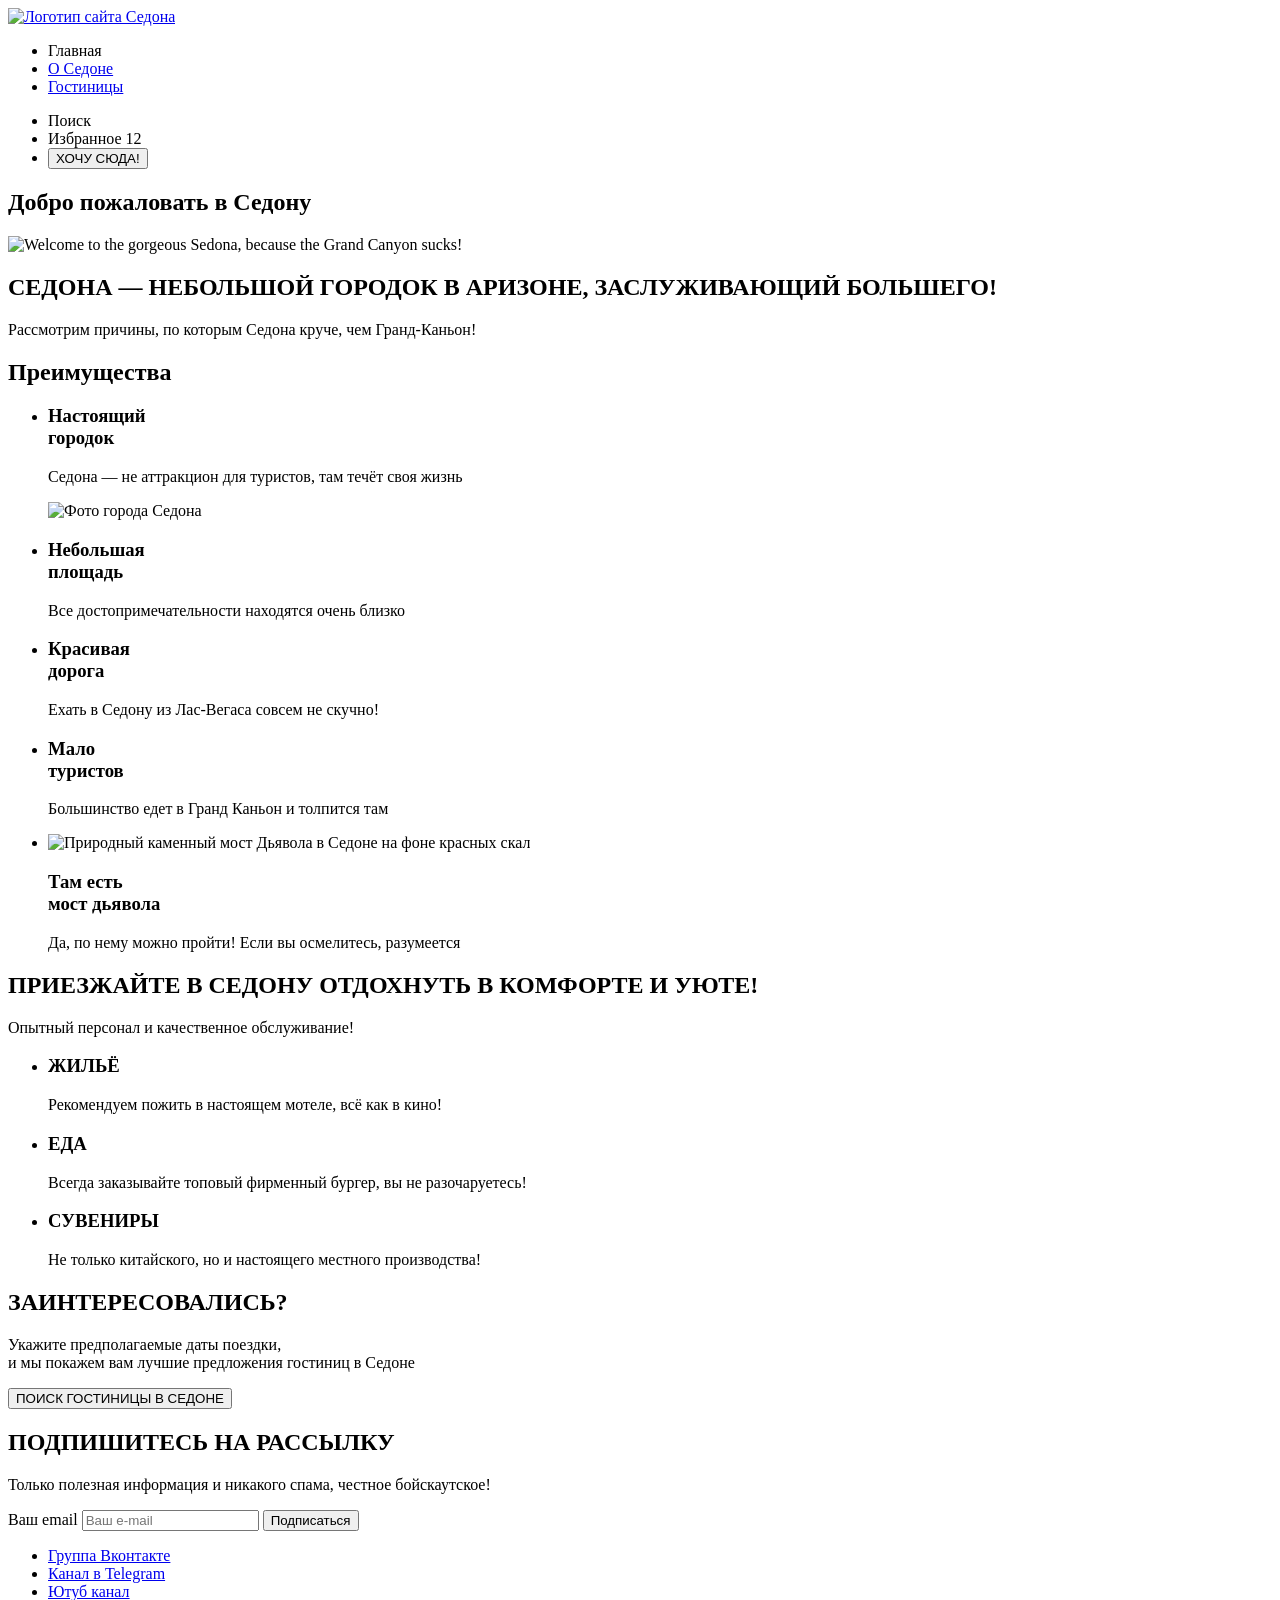
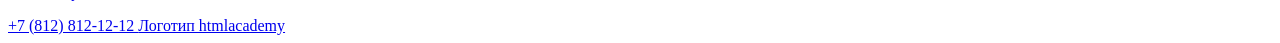
==== index.html @ c60bf8af "Внесение правок" ====
<!DOCTYPE html>
<html lang="ru">

  <head>
    <meta charset="utf-8" />
    <title>HTML Academy: Седона</title>
  </head>

  <body>
    <header class="navigation-header">
      <a class="navigation-logo" href="index.html">
        <img src="#" alt="Логотип сайта Седона">
      </a>
      <nav class="header-navigation">
        <ul class="header-navigation-list">
          <li class="header-navigation-item curent-link">
            <a class="navigation-list-link">Главная</a>
          </li>
          <li class="header-navigation-item">
            <a class="navigation-list-link" href="#">О Седоне</a>
          </li>
          <li class="header-navigation-item">
            <a class="navigation-list-link" href="catalog.html">Гостиницы</a>
          </li>
        </ul>
        <ul class="header-navigation-list navigation-user">
          <li class="header-navigation-item">
            <a class="header-navigation-list-user icon-search">
              <span class="visually-hidden">Поиск</span>
            </a>
          </li>
          <li class="header-navigation-item">
            <a class="header-navigation-list-user icon-favorite">
              <span class="visually-hidden">Избранное</span>
              <span class="favorite-number">12</span>
            </a>
          </li>
          <li class="header-navigation-item">
            <a class="header-navigation-list-user desired-button" href="#">
              <button class="button-desired" type="button">ХОЧУ СЮДА!</button>
            </a>
          </li>
        </ul>
      </nav>
    </header>
    <main class="main-index">
      <section class="hero">
        <h1 class="visually-hidden">Добро пожаловать в Седону</h1>
        <img class="logo" src="#" alt="Welcome to the gorgeous Sedona, because the Grand Canyon sucks!">
      </section>
      <section class="advantages">
        <h2 class="advantages-header">
          СЕДОНА — НЕБОЛЬШОЙ ГОРОДОК В АРИЗОНЕ, ЗАСЛУЖИВАЮЩИЙ БОЛЬШЕГО!
        </h2>
        <p class="advantages-description">
          Рассмотрим причины, по которым Седона круче, чем Гранд-Каньон!
        </p>
        <h2 class="visually-hidden">Преимущества</h2>
        <ul class="advantages-list">
          <li class="advantages-item pictures">
            <div class="advantages-text">
              <h3>Настоящий <br>городок</h3>
              <p>
                Седона — не аттракцион для туристов, там течёт своя жизнь
              </p>
            </div>
            <img class="advantages-img" src="#" alt="Фото города Седона">
          </li>
          <li class="advantages-item">
            <h3>
              Небольшая <br>
              площадь
            </h3>
            <p>
              Все достопримечательности находятся очень близко
            </p>
          </li>
          <li class="advantages-item light-blue">
            <h3>
              Красивая <br>
              дорога
            </h3>
            <p>Ехать в Седону из Лас-Вегаса совсем не скучно!</p>
          </li>
          <li class="advantages-item">
            <h3>
              Мало <br>
              туристов
            </h3>
            <p>Большинство едет в Гранд Каньон и толпится там</p>
          </li>
          <li class="advantages-item pictures">
            <img class="advantages-img" src="#" alt="Природный каменный мост Дьявола в Седоне на фоне красных скал">
            <div class="advantages-text">
              <h3>
                Там есть <br>
                мост дьявола
              </h3>
              <p>
                Да, по нему можно пройти! Если вы осмелитесь, разумеется
              </p>
            </div>
          </li>
        </ul>
      </section>
      <section class="advantages-welcome-bloc">
        <h2 class="header-bloc-two">
          ПРИЕЗЖАЙТЕ В СЕДОНУ ОТДОХНУТЬ В КОМФОРТЕ И УЮТЕ!
        </h2>
        <p class="description-bloc-two">
          Опытный персонал и качественное обслуживание!
        </p>
      </section>
      <section class="advantages-welcome">
        <ul class="advantages-welcome-list">
          <li class="advantages-welcome-item light-blue">
            <h3>ЖИЛЬЁ</h3>
            <p>
              Рекомендуем пожить в настоящем мотеле, всё как в кино!
            </p>
          </li>
          <li class="advantages-welcome-item">
            <h3>ЕДА</h3>
            <p>
              Всегда заказывайте топовый фирменный бургер, вы не разочаруетесь!
            </p>
          </li>
          <li class="advantages-welcome-item light-blue">
            <h3>СУВЕНИРЫ</h3>
            <p>
              Не только китайского, но и настоящего местного производства!
            </p>
          </li>
        </ul>
      </section>
      <section class="interested">
        <h2>ЗАИНТЕРЕСОВАЛИСЬ?</h2>
        <p>
          Укажите предполагаемые даты поездки,<br>и мы покажем вам лучшие
          предложения гостиниц в Седоне
        </p>
        <button class="button-search" type="button">
          ПОИСК ГОСТИНИЦЫ В СЕДОНЕ
        </button>
      </section>
      <section class="subscribe">
        <h2>ПОДПИШИТЕСЬ НА РАССЫЛКУ</h2>
        <p>
          Только полезная информация и никакого спама, честное бойскаутское!
        </p>
        <form class="subscribe-form" action="https://echo.htmlacademy.ru/" method="post">
          <label class="visually-hidden" for="email">Ваш email</label>
          <input type="email" id="email" name="email" placeholder="Ваш e-mail" required />
          <button class="subscribe-button" type="submit">Подписаться</button>
        </form>
      </section>
    </main>
    <footer class="main-footer">
      <ul class="social-list">
        <li class="social-item">
          <a class="social-link" href="https://vk.com/htmlacademy" title="Vk">
            <span class="visually-hidden">Группа Вконтакте</span>
          </a>
        </li>
        <li class="social-item">
          <a class="social-link" href="https://t.me/htmlacademy" title="Telegram">
            <span class="visually-hidden">Канал в Telegram</span>
          </a>
        </li>
        <li class="social-item">
          <a class="social-link" href="https://www.youtube.com/user/htmlacademyru" title="YouTube">
            <span class="visually-hidden">Ютуб канал</span>
          </a>
        </li>
      </ul>
      <a class="footer-contact-number" href="tel:+78128121212">
        +7 (812) 812-12-12
      </a>
      <a class="footer-contact-logo" href="https://htmlacademy.ru/intensive/htmlcss">
        <span class="visually-hidden">Логотип htmlacademy</span>
      </a>
    </footer>
  </body>

</html>
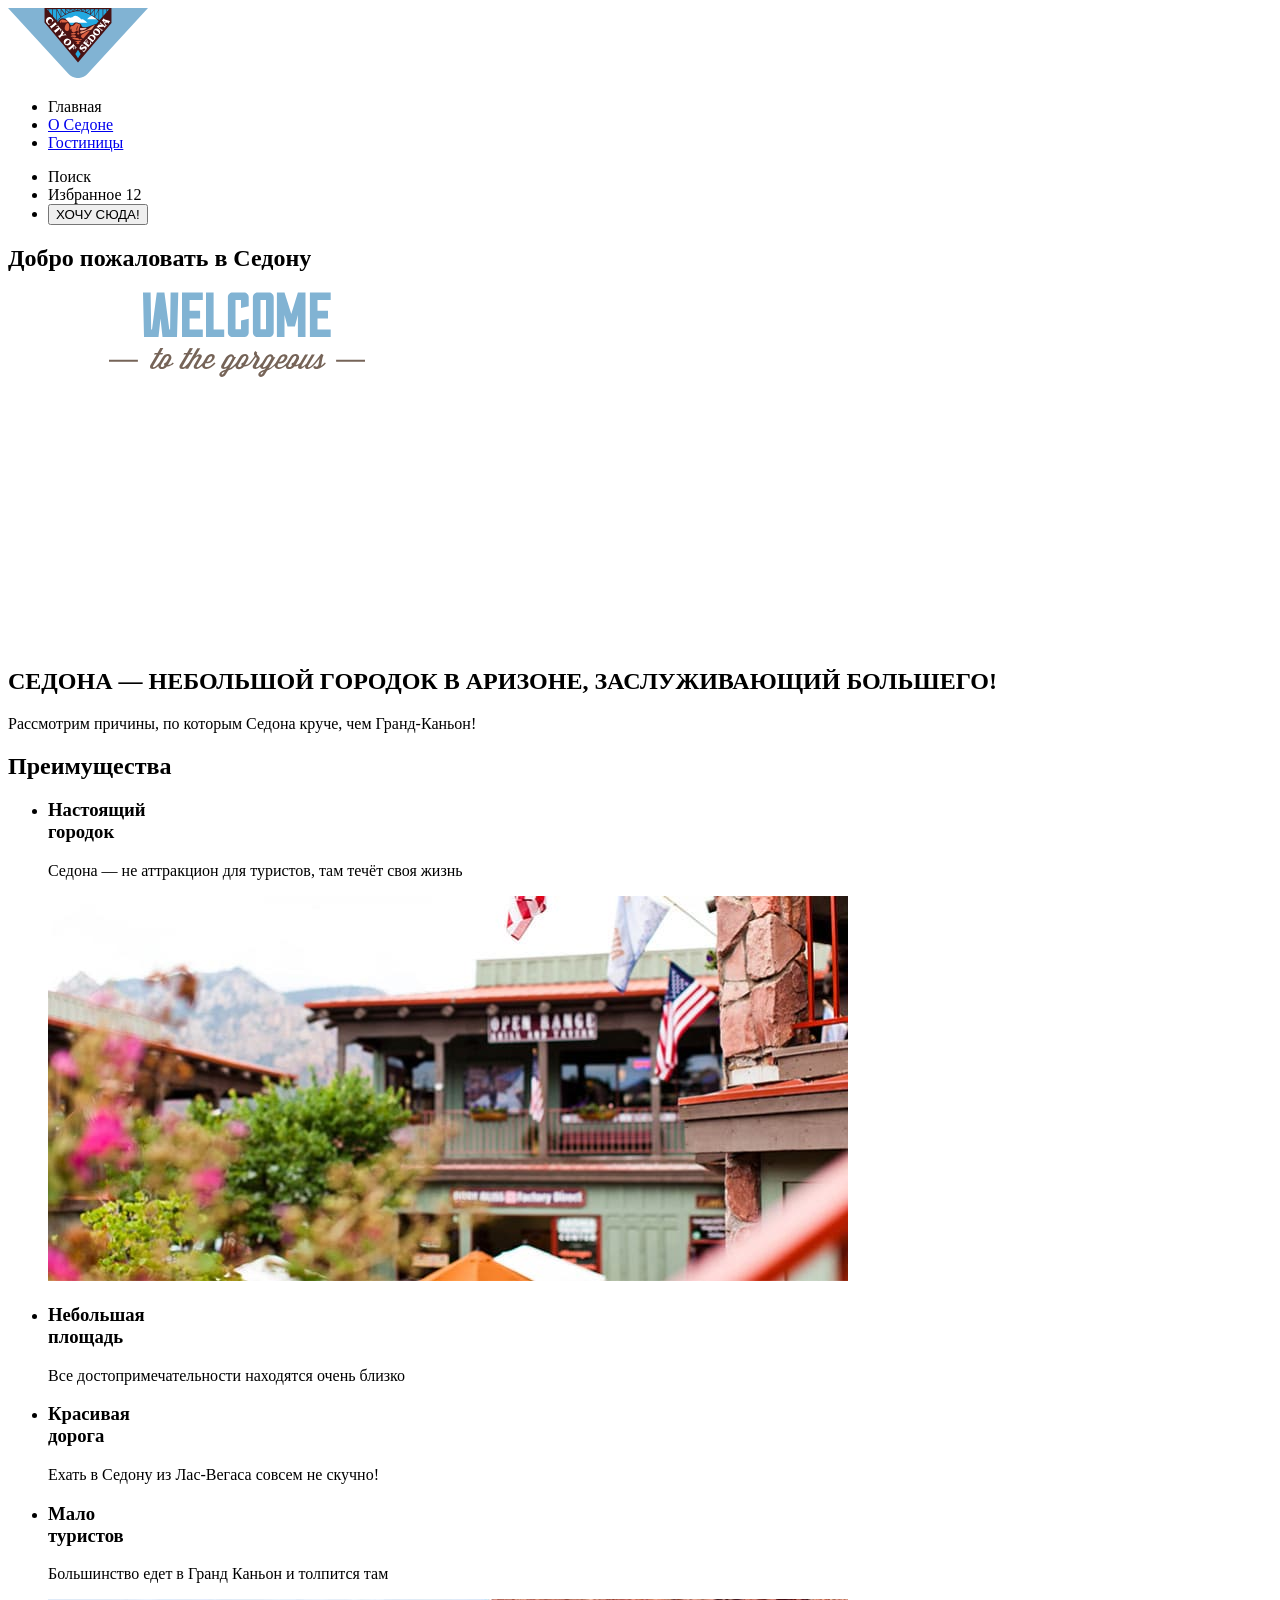
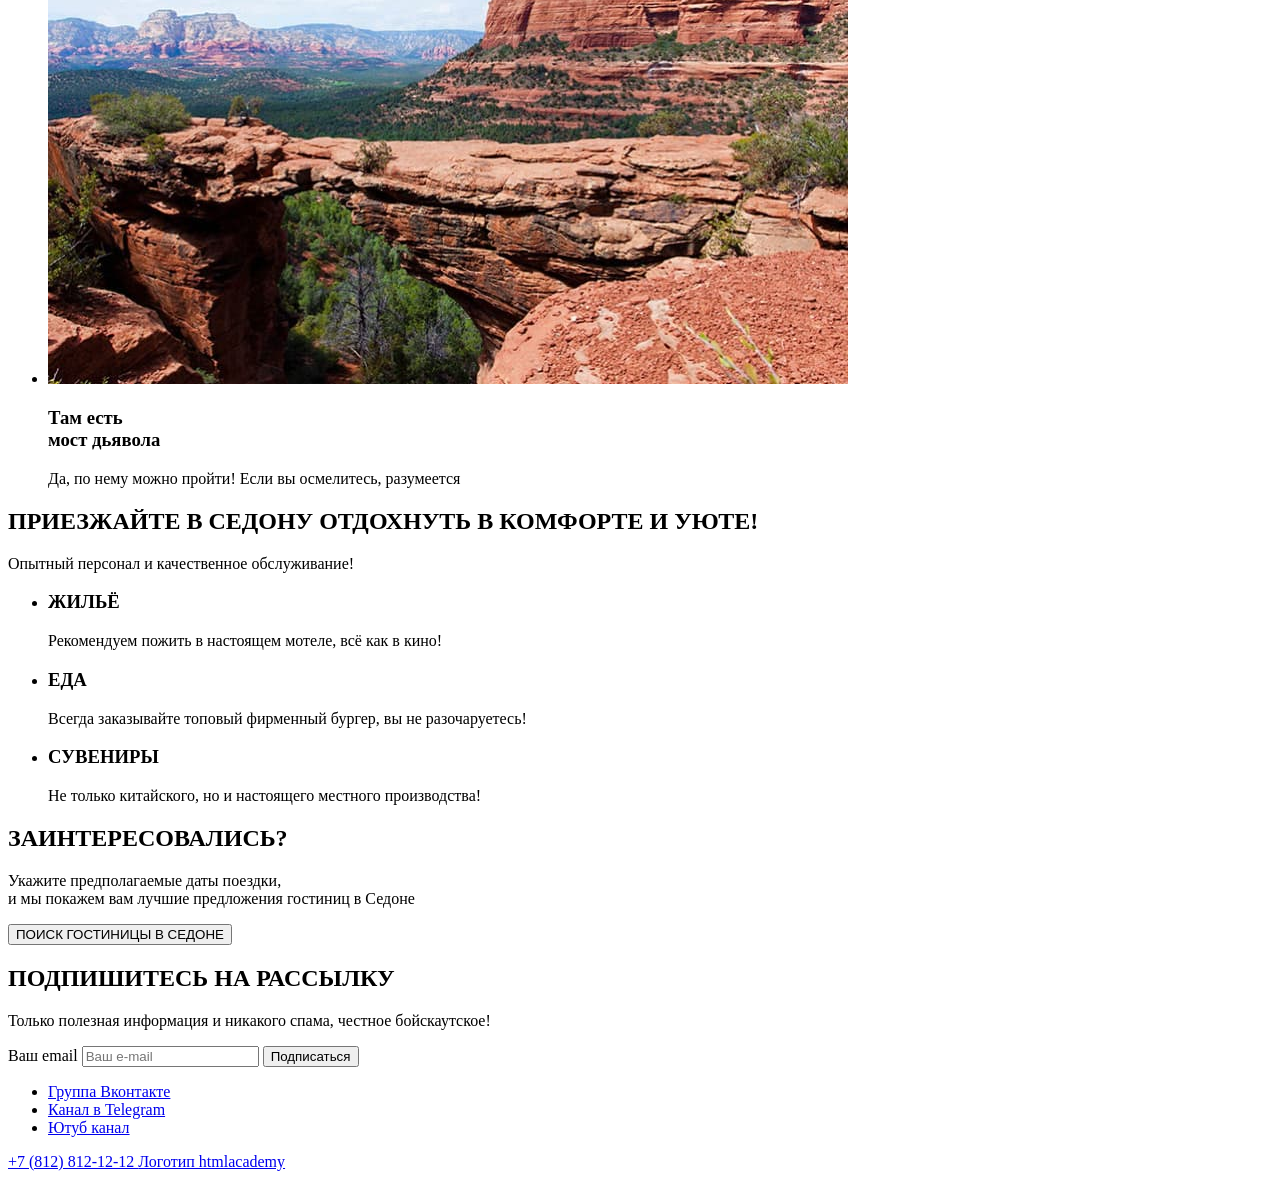
==== commit b1e81f36: "экспортированы все изображения, подключены контентные изображения" ====
--- a/index.html
+++ b/index.html
@@ -2,14 +2,14 @@
 <html lang="ru">
 
   <head>
-    <meta charset="utf-8" />
+    <meta charset="utf-8">
     <title>HTML Academy: Седона</title>
   </head>
 
   <body>
     <header class="navigation-header">
       <a class="navigation-logo" href="index.html">
-        <img src="#" alt="Логотип сайта Седона">
+        <img src="images/svg/logo.svg" width="140" height="70" alt="Логотип сайта Седона">
       </a>
       <nav class="header-navigation">
         <ul class="header-navigation-list">
@@ -46,7 +46,8 @@
     <main class="main-index">
       <section class="hero">
         <h1 class="visually-hidden">Добро пожаловать в Седону</h1>
-        <img class="logo" src="#" alt="Welcome to the gorgeous Sedona, because the Grand Canyon sucks!">
+        <img class="welcome-img" src="images/svg/welcome.svg" width="458" height="352"
+          alt="Welcome to the gorgeous Sedona, because the Grand Canyon sucks!">
       </section>
       <section class="advantages">
         <h2 class="advantages-header">
@@ -64,7 +65,8 @@
                 Седона — не аттракцион для туристов, там течёт своя жизнь
               </p>
             </div>
-            <img class="advantages-img" src="#" alt="Фото города Седона">
+            <img class="advantages-img" src="images/city-of-sedona.jpg" width="800" height="385"
+              alt="Улица Седоны с видом на ресторан Open Range и горы">
           </li>
           <li class="advantages-item">
             <h3>
@@ -90,7 +92,8 @@
             <p>Большинство едет в Гранд Каньон и толпится там</p>
           </li>
           <li class="advantages-item pictures">
-            <img class="advantages-img" src="#" alt="Природный каменный мост Дьявола в Седоне на фоне красных скал">
+            <img class="advantages-img" src="images/devil-bridge.jpg" width="800" height="385"
+              alt="Природный каменный мост Дьявола в Седоне на фоне красных скал">
             <div class="advantages-text">
               <h3>
                 Там есть <br>
@@ -103,15 +106,13 @@
           </li>
         </ul>
       </section>
-      <section class="advantages-welcome-bloc">
-        <h2 class="header-bloc-two">
+      <section class="advantages-welcome">
+        <h2 class="advantages-welcome-header">
           ПРИЕЗЖАЙТЕ В СЕДОНУ ОТДОХНУТЬ В КОМФОРТЕ И УЮТЕ!
         </h2>
-        <p class="description-bloc-two">
+        <p class="advantages-welcome-description">
           Опытный персонал и качественное обслуживание!
         </p>
-      </section>
-      <section class="advantages-welcome">
         <ul class="advantages-welcome-list">
           <li class="advantages-welcome-item light-blue">
             <h3>ЖИЛЬЁ</h3>
@@ -150,7 +151,7 @@
         </p>
         <form class="subscribe-form" action="https://echo.htmlacademy.ru/" method="post">
           <label class="visually-hidden" for="email">Ваш email</label>
-          <input type="email" id="email" name="email" placeholder="Ваш e-mail" required />
+          <input type="email" id="email" name="email" placeholder="Ваш e-mail" required>
           <button class="subscribe-button" type="submit">Подписаться</button>
         </form>
       </section>
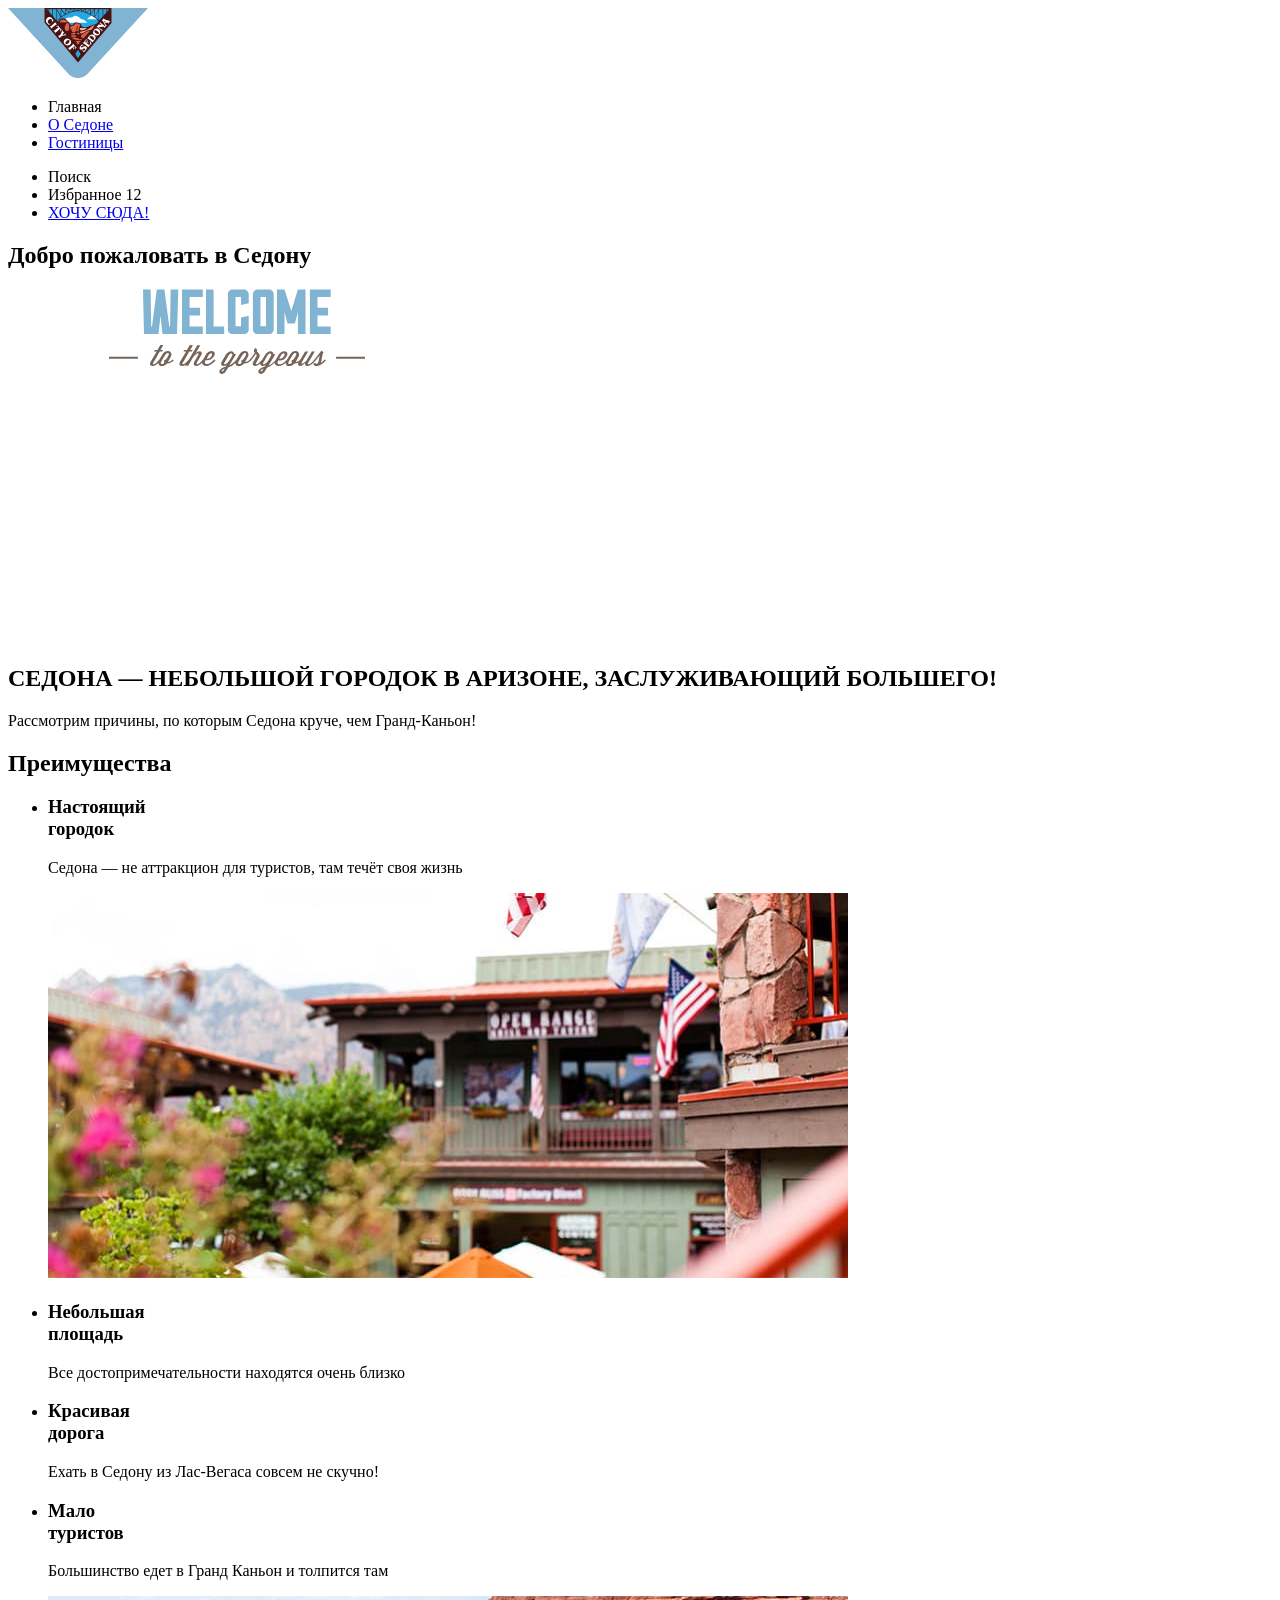
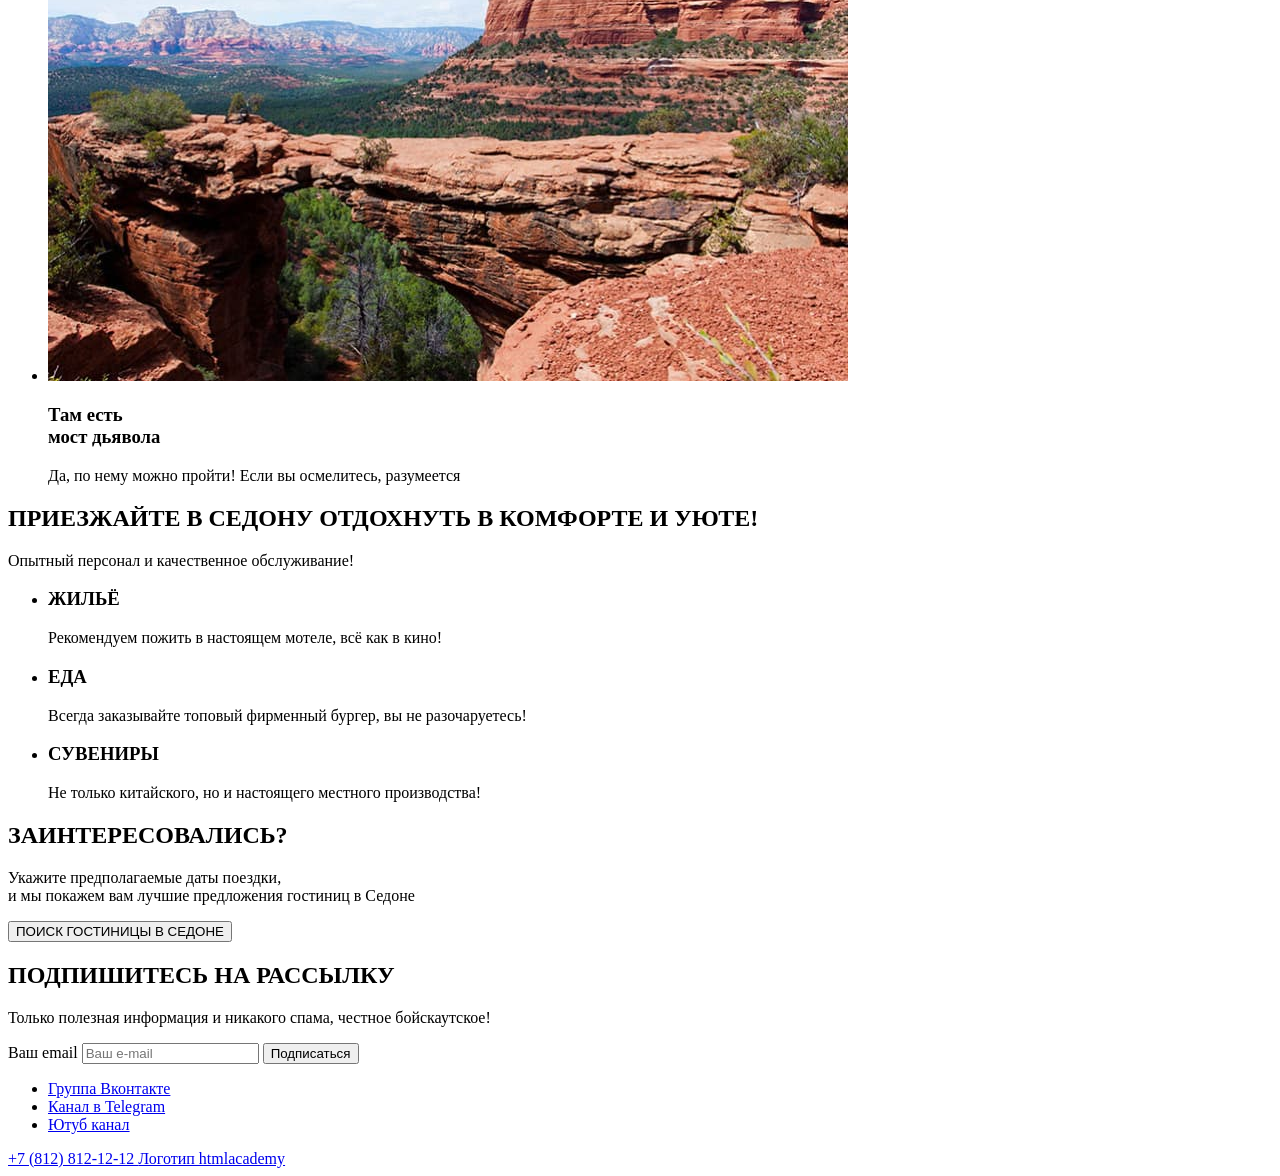
==== commit 06b4269d: "небольшие исправления" ====
--- a/index.html
+++ b/index.html
@@ -37,7 +37,7 @@
           </li>
           <li class="header-navigation-item">
             <a class="header-navigation-list-user desired-button" href="#">
-              <button class="button-desired" type="button">ХОЧУ СЮДА!</button>
+              ХОЧУ СЮДА!
             </a>
           </li>
         </ul>
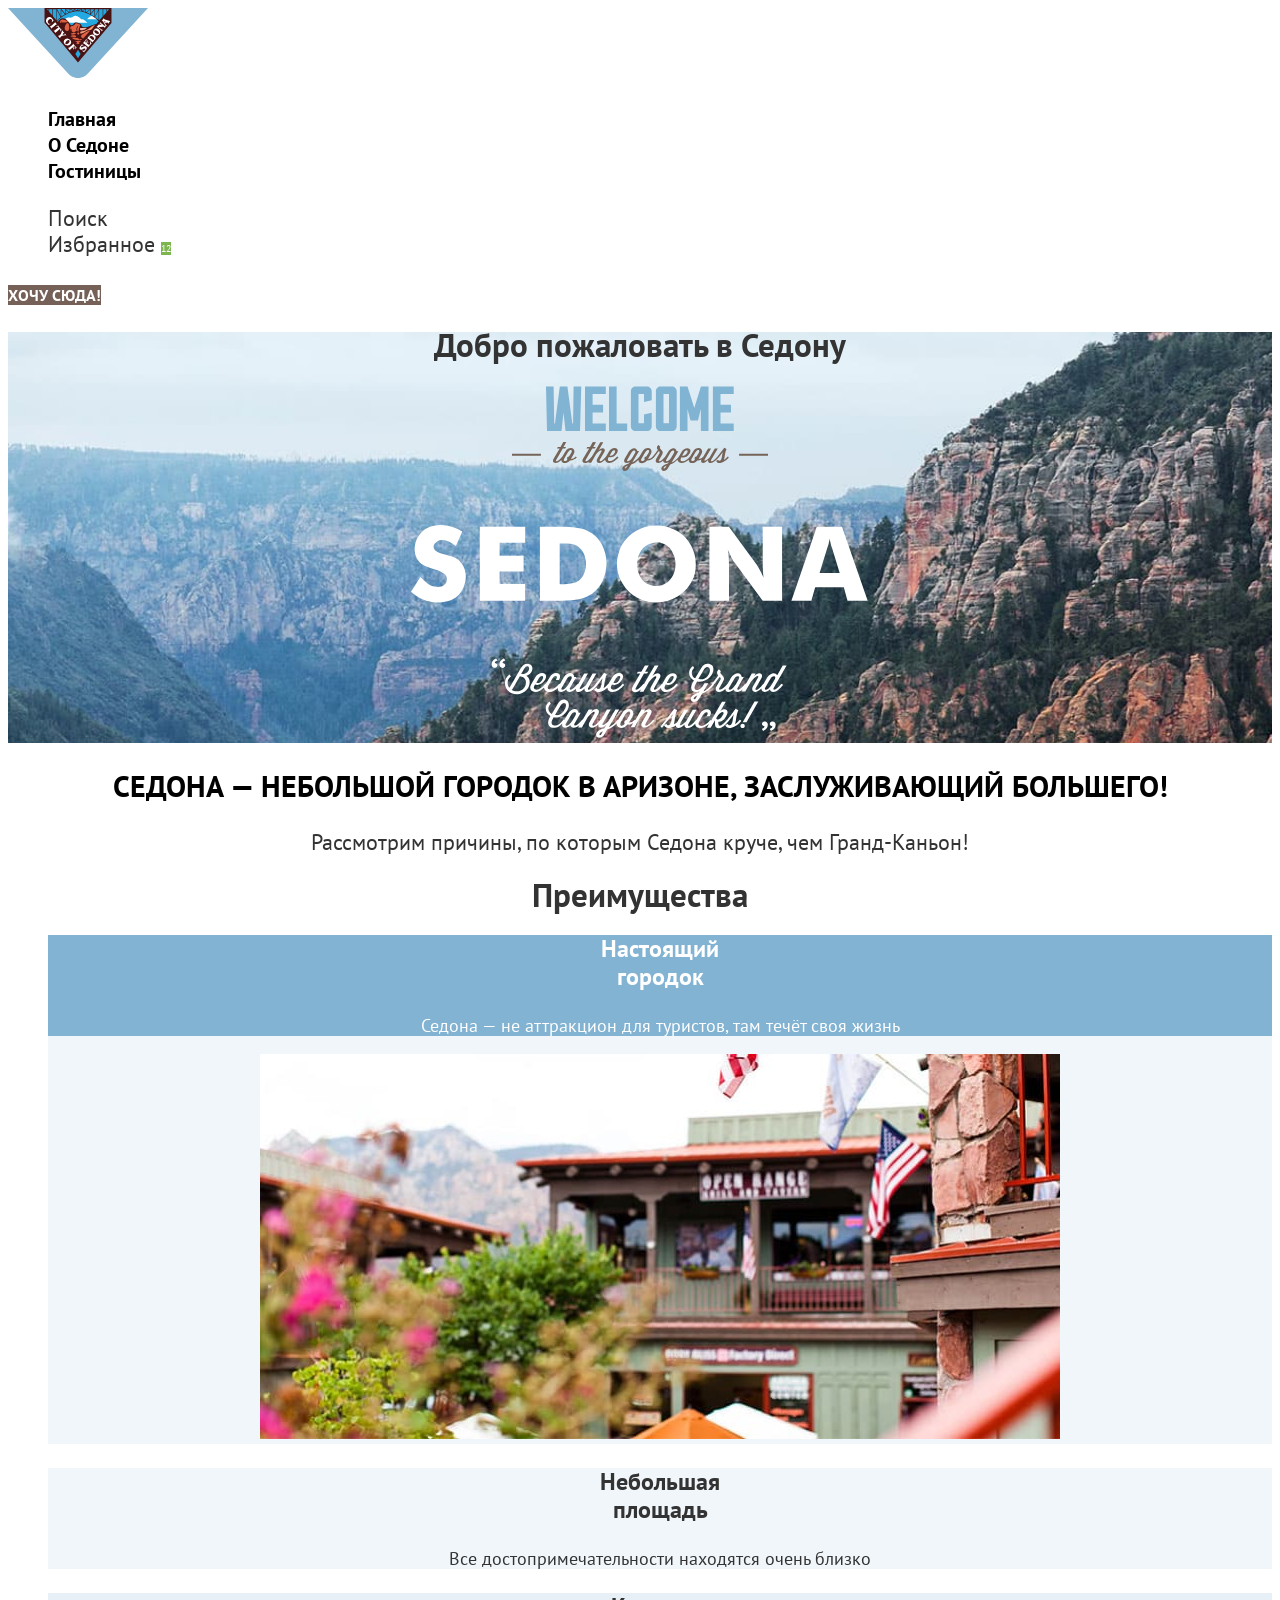
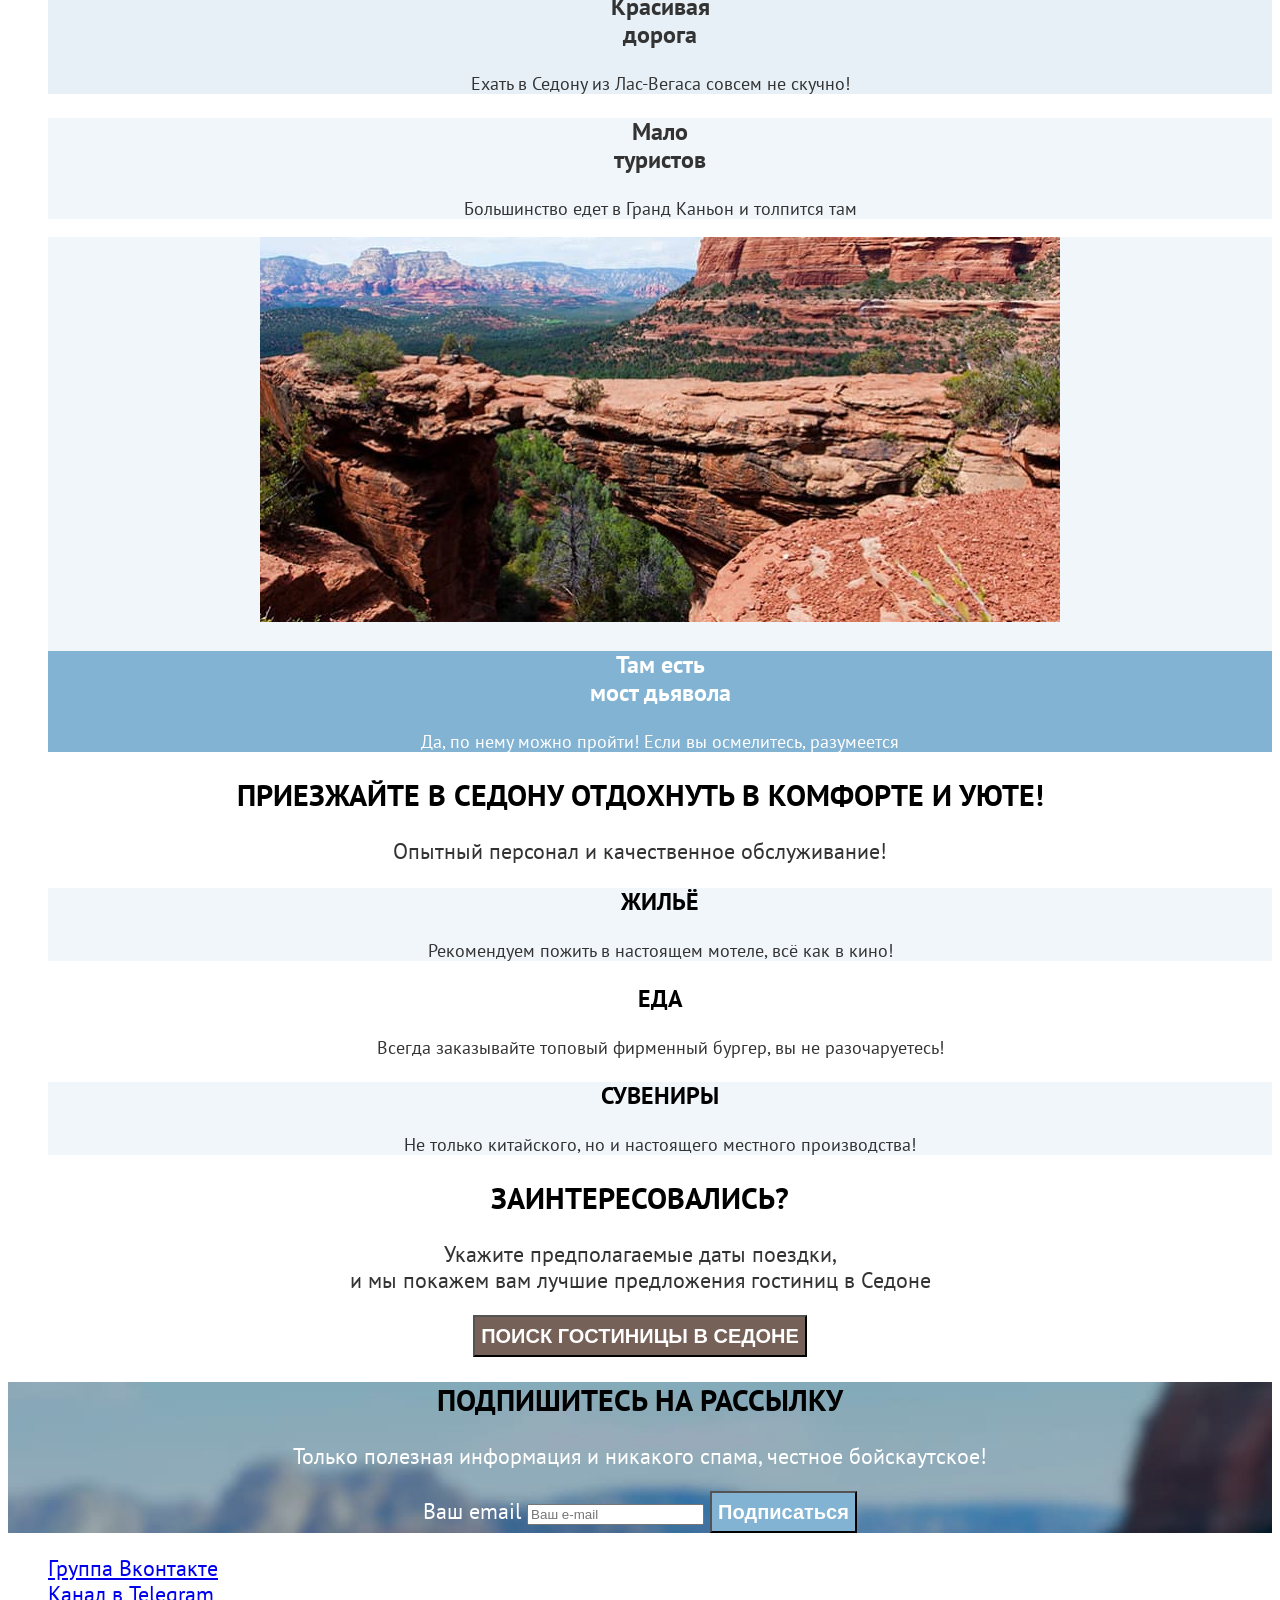
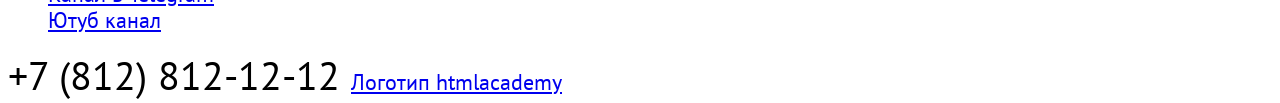
==== commit c2f1b92c: "Подключение стилей и базовая стилизация всех страниц" ====
--- a/index.html
+++ b/index.html
@@ -4,6 +4,7 @@
   <head>
     <meta charset="utf-8">
     <title>HTML Academy: Седона</title>
+    <link href="styles/styles.css" rel="stylesheet">
   </head>
 
   <body>
@@ -35,12 +36,10 @@
               <span class="favorite-number">12</span>
             </a>
           </li>
-          <li class="header-navigation-item">
-            <a class="header-navigation-list-user desired-button" href="#">
-              ХОЧУ СЮДА!
-            </a>
-          </li>
         </ul>
+        <a class="header-navigation-list-user desired-button" href="#">
+          ХОЧУ СЮДА!
+        </a>
       </nav>
     </header>
     <main class="main-index">
@@ -77,7 +76,7 @@
               Все достопримечательности находятся очень близко
             </p>
           </li>
-          <li class="advantages-item light-blue">
+          <li class="advantages-item dark-blue">
             <h3>
               Красивая <br>
               дорога
--- a/styles/styles.css
+++ b/styles/styles.css
@@ -0,0 +1,284 @@
+@font-face {
+  font-family: "PT Sans";
+  font-style: normal;
+  font-weight: 400;
+  src: url("../fonts/ptsans-400.woff2") format("woff2");
+  font-display: swap;
+}
+
+@font-face {
+  font-family: "PT Sans";
+  font-style: normal;
+  font-weight: 700;
+  src: url("../fonts/ptsans-700.woff2") format("woff2");
+  font-display: swap;
+}
+
+body {
+  font-family: "PT Sans", sans-serif;
+  font-weight: 400;
+  font-size: 22px;
+  line-height: 26px;
+  background-color: #ffffff;
+  color: #333333;
+}
+
+.navigation-header {
+  background-color: #ffffff;
+}
+
+.main-index {
+  text-align: center;
+}
+
+.hero {
+  background-color: #000000;
+  background-image: url("../images/background/index-background.jpg");
+  background-repeat: no-repeat;
+  background-size: cover;
+}
+
+.subscribe {
+  background-color: #000000;
+  background-image: url("../images/background/subscribe-background.jpg");
+  background-size: cover;
+  color: #ffffff;
+}
+
+.favorite-number {
+  background-color: #7db54f;
+  font-size: 10px;
+  line-height: 10px;
+  color: #ffffff;
+}
+
+.header-navigation-list,
+.advantages-list,
+.advantages-welcome-list,
+.social-list {
+  list-style-type: none;
+}
+
+.navigation-list-link {
+  font-weight: 700;
+  font-size: 20px;
+  line-height: 24px;
+  color: #000000;
+  text-decoration: none;
+}
+
+.desired-button {
+  font-weight: 700;
+  font-size: 16px;
+  line-height: 20px;
+  color: #ffffff;
+  background-color: #756157;
+  vertical-align: middle;
+  text-decoration: none;
+}
+
+.advantages-header,
+.advantages-welcome-header,
+.interested h2,
+.subscribe h2 {
+  font-weight: 700;
+  font-size: 30px;
+  line-height: 36px;
+  color: #000000;
+}
+
+.advantages-item,
+.light-blue {
+  background-color: #83b3d31f;
+}
+
+.dark-blue {
+  background-color: #83b3d333;
+}
+
+.advantages-text {
+  background-color: #82b3d3;
+  color: #ffffff;
+}
+
+.advantages-item h3 {
+  font-weight: 700;
+  font-size: 24px;
+  line-height: 28px;
+  color: inherit;
+}
+
+.advantages-item p,
+.advantages-welcome-item p {
+  font-size: 18px;
+  line-height: 21px;
+}
+
+.advantages-welcome-item h3 {
+  font-weight: 700;
+  font-size: 24px;
+  line-height: 28px;
+  color: #000000;
+}
+
+.button-search {
+  font-weight: 700;
+  font-size: 20px;
+  line-height: 36px;
+  color: #ffffff;
+  background-color: #756157;
+}
+
+.subscribe-button {
+  font-weight: 700;
+  font-size: 20px;
+  line-height: 36px;
+  color: #ffffff;
+  background-color: #82b3d3;
+}
+
+.footer-contact-number {
+  font-size: 40px;
+  line-height: 40px;
+  color: #000000;
+  text-align: center;
+  text-decoration: none;
+}
+
+.header-navigation-list,
+.breadcrumbs-list,
+.catalog-filter-list,
+.hotels-catalog-list,
+.pagination-list {
+  list-style-type: none;
+}
+
+.catalog-filter-bloc {
+  background-color: #000000;
+  color: #ffffff;
+  background-image: url("../images/background/filter-background.jpg");
+  background-size: cover;
+}
+
+.catalog-filter-bloc h1 {
+  font-weight: 700;
+  font-size: 60px;
+  line-height: 78px;
+}
+
+.breadcrumbs-link {
+  color: inherit;
+  text-decoration: none;
+  font-size: 16px;
+  line-height: 21px;
+}
+
+.catalog-filter-title {
+  font-weight: 700;
+  font-size: 20px;
+  line-height: 24px;
+}
+
+.catalog-filter-list {
+  font-size: 18px;
+  line-height: 23px;
+}
+
+.field-price {
+  font-weight: 700;
+  font-size: 18px;
+  line-height: 24px;
+}
+
+.button-submit {
+  font-weight: 700;
+  font-size: 16px;
+  line-height: 20px;
+  color: inherit;
+  background-color: #82b3d3;
+}
+
+.button-reset {
+  font-weight: 700;
+  font-size: 16px;
+  line-height: 20px;
+  color: inherit;
+  background-color: transparent;
+}
+
+.hotels-catalog h2 {
+  font-weight: 700;
+  font-size: 30px;
+  line-height: 36px;
+}
+
+.select-control {
+  font-size: 18px;
+  line-height: 21px;
+  color: #333333;
+}
+
+.hotel-name {
+  font-weight: 700;
+  font-size: 24px;
+  line-height: 28px;
+}
+
+.hotel-title {
+  font-size: 18px;
+  line-height: 21px;
+}
+
+.hotel-price {
+  font-size: 18px;
+  line-height: 21px;
+}
+
+.hotel-card-button {
+  font-weight: 700;
+  font-size: 16px;
+  line-height: 20px;
+  color: #ffffff;
+}
+
+.button-info {
+  background-color: #756157;
+}
+
+.button-favorite {
+  background-color: #82b3d3;
+}
+
+.button-in-favorite {
+  background-color: #7db54f;
+}
+
+.hotel-rating {
+  font-size: 16px;
+  line-height: 20px;
+  background-color: #f2f2f2;
+}
+
+.pagination-link {
+  font-weight: 700;
+  font-size: 20px;
+  line-height: 36px;
+  color: #ffffff;
+  background-color: #82b3d3;
+}
+
+.pagination-current {
+  color: #000000;
+  background-color: #f2f2f2;
+}
+
+.subscribe-catalog {
+  color: #000000;
+  background-image: none;
+  background-color: #ffffff;
+  text-align: center;
+}
+
+.subscribe-catalog p {
+  color: #333333;
+}
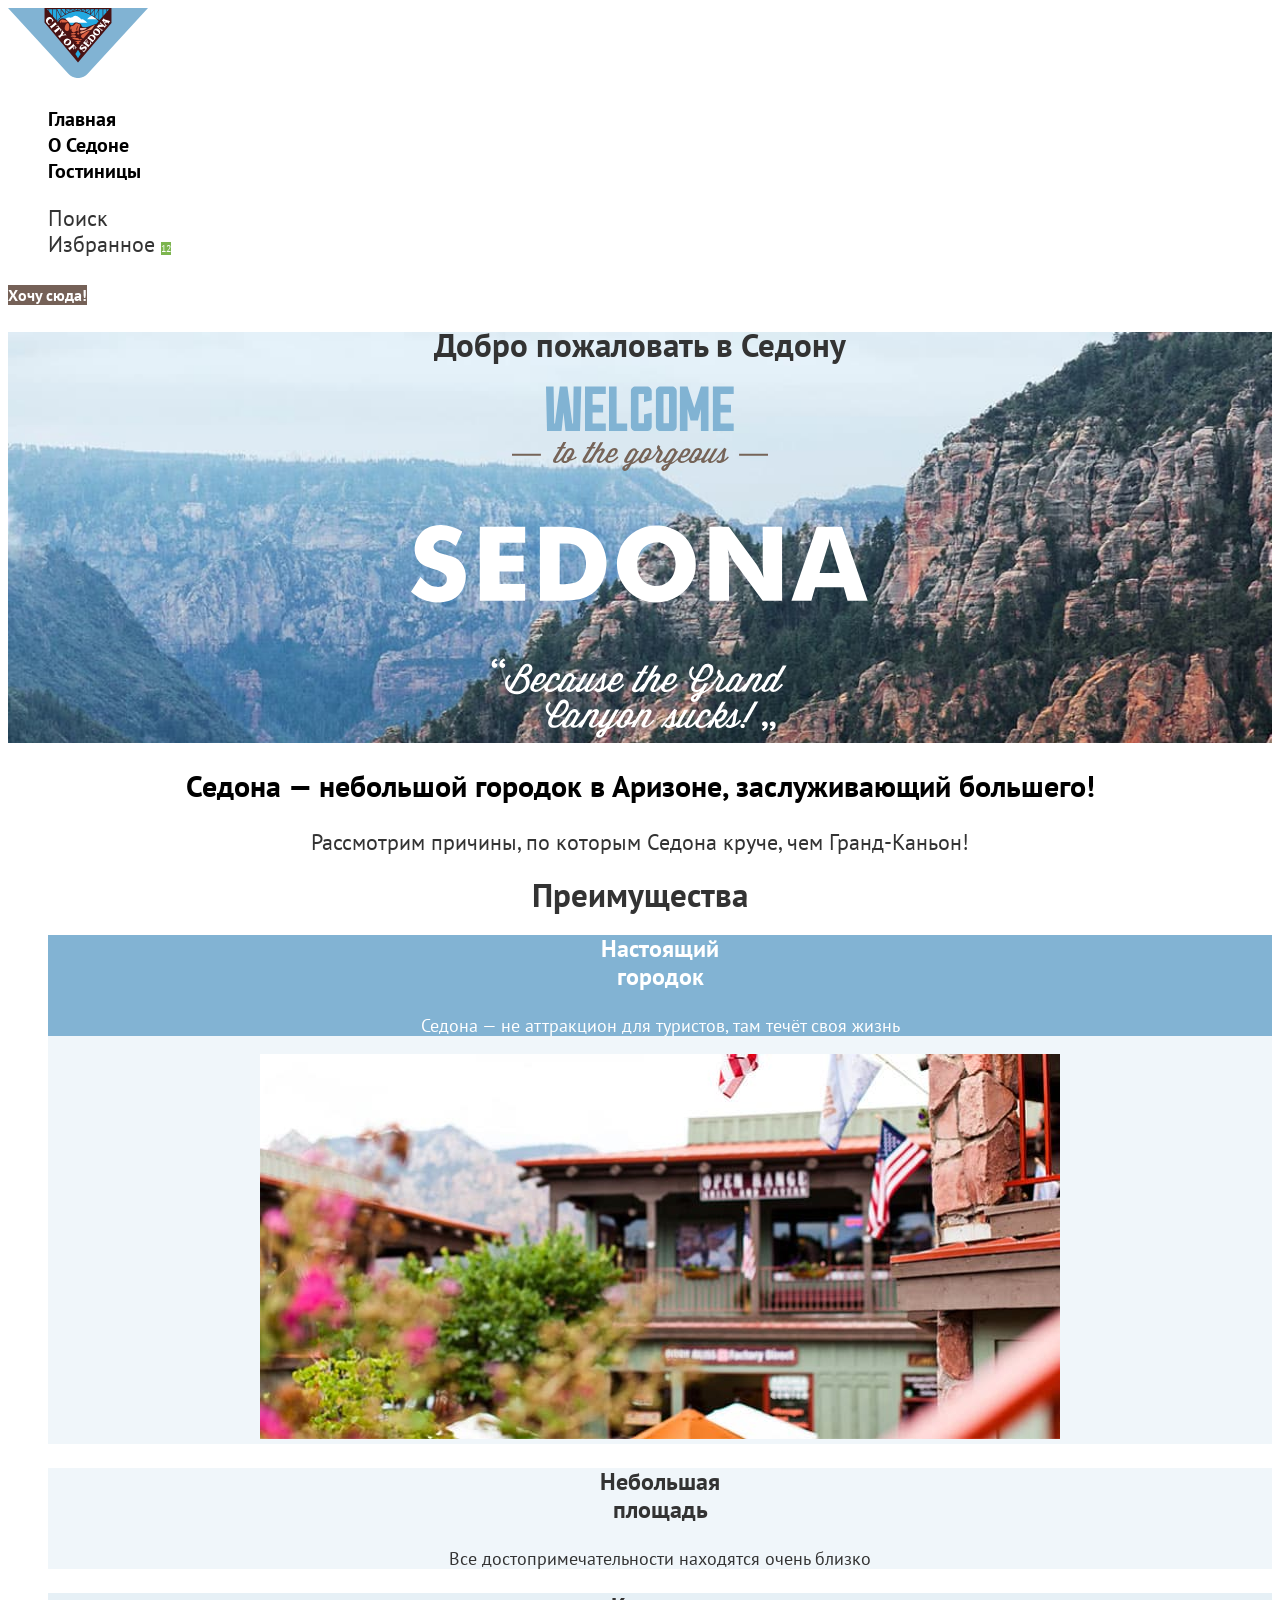
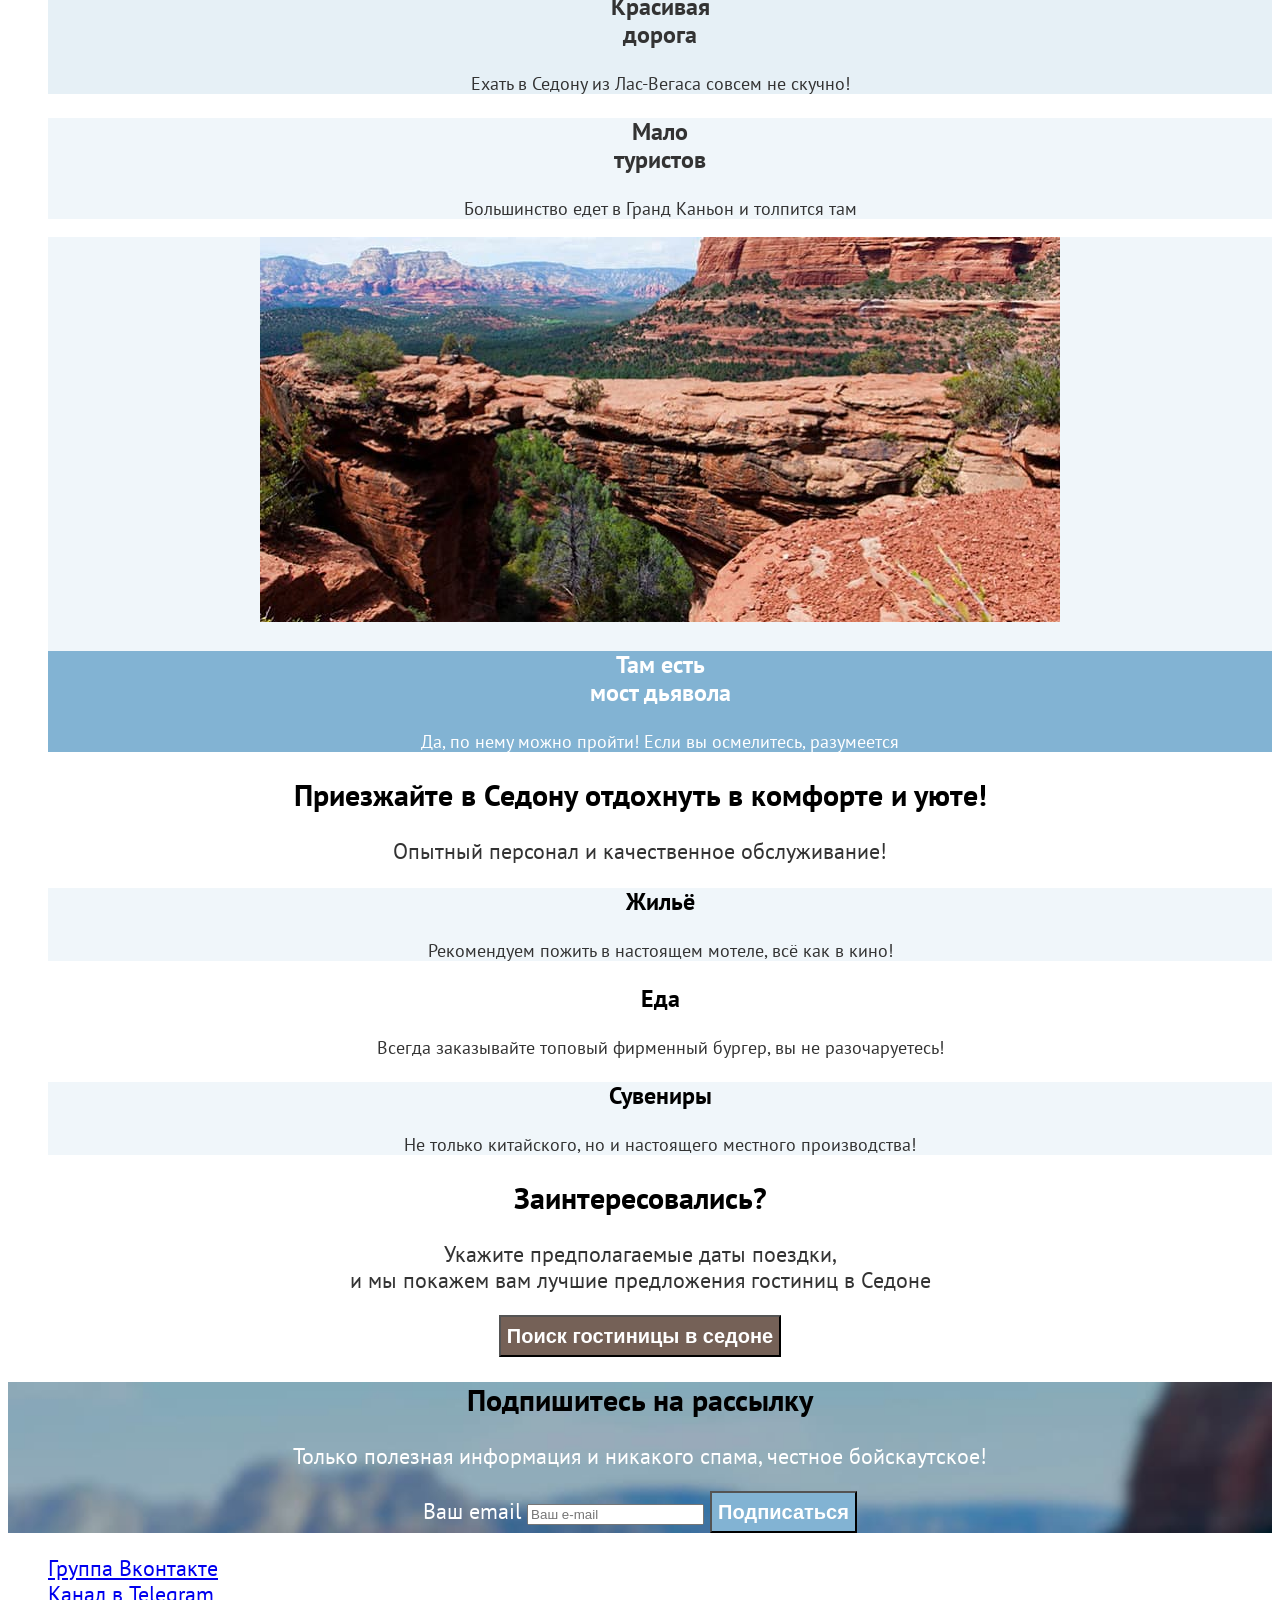
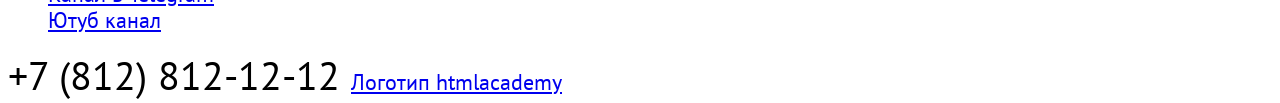
==== commit 053f8514: "заменил слова с заглавными буквами на обычные" ====
--- a/index.html
+++ b/index.html
@@ -38,7 +38,7 @@
           </li>
         </ul>
         <a class="header-navigation-list-user desired-button" href="#">
-          ХОЧУ СЮДА!
+          Хочу сюда!
         </a>
       </nav>
     </header>
@@ -50,7 +50,8 @@
       </section>
       <section class="advantages">
         <h2 class="advantages-header">
-          СЕДОНА — НЕБОЛЬШОЙ ГОРОДОК В АРИЗОНЕ, ЗАСЛУЖИВАЮЩИЙ БОЛЬШЕГО!
+          Седона — небольшой городок в Аризоне,
+          заслуживающий большего!
         </h2>
         <p class="advantages-description">
           Рассмотрим причины, по которым Седона круче, чем Гранд-Каньон!
@@ -107,26 +108,26 @@
       </section>
       <section class="advantages-welcome">
         <h2 class="advantages-welcome-header">
-          ПРИЕЗЖАЙТЕ В СЕДОНУ ОТДОХНУТЬ В КОМФОРТЕ И УЮТЕ!
+          Приезжайте в Седону отдохнуть в комфорте и уюте!
         </h2>
         <p class="advantages-welcome-description">
           Опытный персонал и качественное обслуживание!
         </p>
         <ul class="advantages-welcome-list">
           <li class="advantages-welcome-item light-blue">
-            <h3>ЖИЛЬЁ</h3>
+            <h3>Жильё</h3>
             <p>
               Рекомендуем пожить в настоящем мотеле, всё как в кино!
             </p>
           </li>
           <li class="advantages-welcome-item">
-            <h3>ЕДА</h3>
+            <h3>Еда</h3>
             <p>
               Всегда заказывайте топовый фирменный бургер, вы не разочаруетесь!
             </p>
           </li>
           <li class="advantages-welcome-item light-blue">
-            <h3>СУВЕНИРЫ</h3>
+            <h3>Сувениры</h3>
             <p>
               Не только китайского, но и настоящего местного производства!
             </p>
@@ -134,17 +135,17 @@
         </ul>
       </section>
       <section class="interested">
-        <h2>ЗАИНТЕРЕСОВАЛИСЬ?</h2>
+        <h2>Заинтересовались?</h2>
         <p>
           Укажите предполагаемые даты поездки,<br>и мы покажем вам лучшие
           предложения гостиниц в Седоне
         </p>
         <button class="button-search" type="button">
-          ПОИСК ГОСТИНИЦЫ В СЕДОНЕ
+          Поиск гостиницы в седоне
         </button>
       </section>
       <section class="subscribe">
-        <h2>ПОДПИШИТЕСЬ НА РАССЫЛКУ</h2>
+        <h2>Подпишитесь на рассылку</h2>
         <p>
           Только полезная информация и никакого спама, честное бойскаутское!
         </p>
--- a/styles/styles.css
+++ b/styles/styles.css
@@ -52,9 +52,18 @@
   color: #ffffff;
 }
 
-.header-navigation-list,
-.advantages-list,
-.advantages-welcome-list,
+.header-navigation-list {
+  list-style-type: none;
+}
+
+.advantages-list {
+  list-style-type: none;
+}
+
+.advantages-welcome-list {
+  list-style-type: none;
+}
+
 .social-list {
   list-style-type: none;
 }
@@ -77,9 +86,27 @@
   text-decoration: none;
 }
 
-.advantages-header,
-.advantages-welcome-header,
-.interested h2,
+.advantages-header {
+  font-weight: 700;
+  font-size: 30px;
+  line-height: 36px;
+  color: #000000;
+}
+
+.advantages-welcome-header {
+  font-weight: 700;
+  font-size: 30px;
+  line-height: 36px;
+  color: #000000;
+}
+
+.interested h2 {
+  font-weight: 700;
+  font-size: 30px;
+  line-height: 36px;
+  color: #000000;
+}
+
 .subscribe h2 {
   font-weight: 700;
   font-size: 30px;
@@ -87,7 +114,10 @@
   color: #000000;
 }
 
-.advantages-item,
+.advantages-item {
+  background-color: #83b3d31f;
+}
+
 .light-blue {
   background-color: #83b3d31f;
 }
@@ -108,7 +138,11 @@
   color: inherit;
 }
 
-.advantages-item p,
+.advantages-item p {
+  font-size: 18px;
+  line-height: 21px;
+}
+
 .advantages-welcome-item p {
   font-size: 18px;
   line-height: 21px;
@@ -145,10 +179,22 @@
   text-decoration: none;
 }
 
-.header-navigation-list,
-.breadcrumbs-list,
-.catalog-filter-list,
-.hotels-catalog-list,
+.header-navigation-list {
+  list-style-type: none;
+}
+
+.breadcrumbs-list {
+  list-style-type: none;
+}
+
+.catalog-filter-list {
+  list-style-type: none;
+}
+
+.hotels-catalog-list {
+  list-style-type: none;
+}
+
 .pagination-list {
   list-style-type: none;
 }
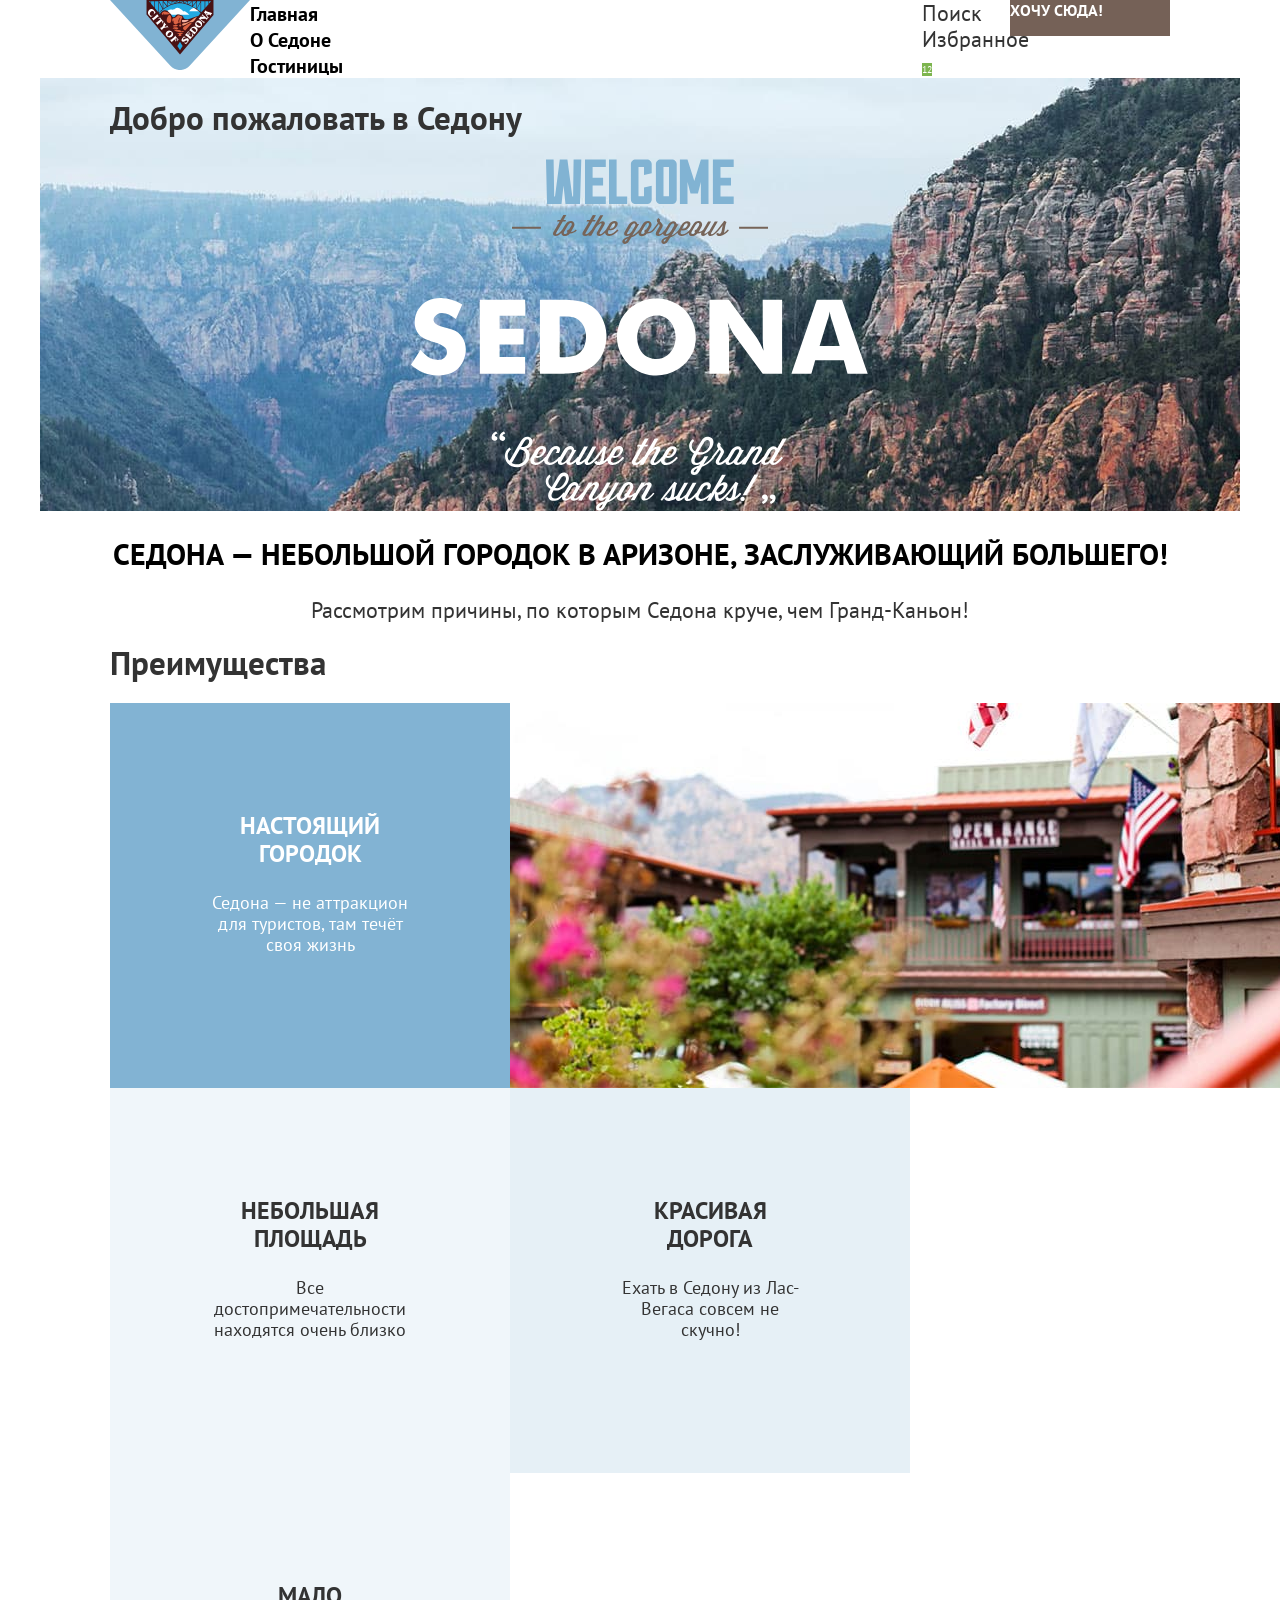
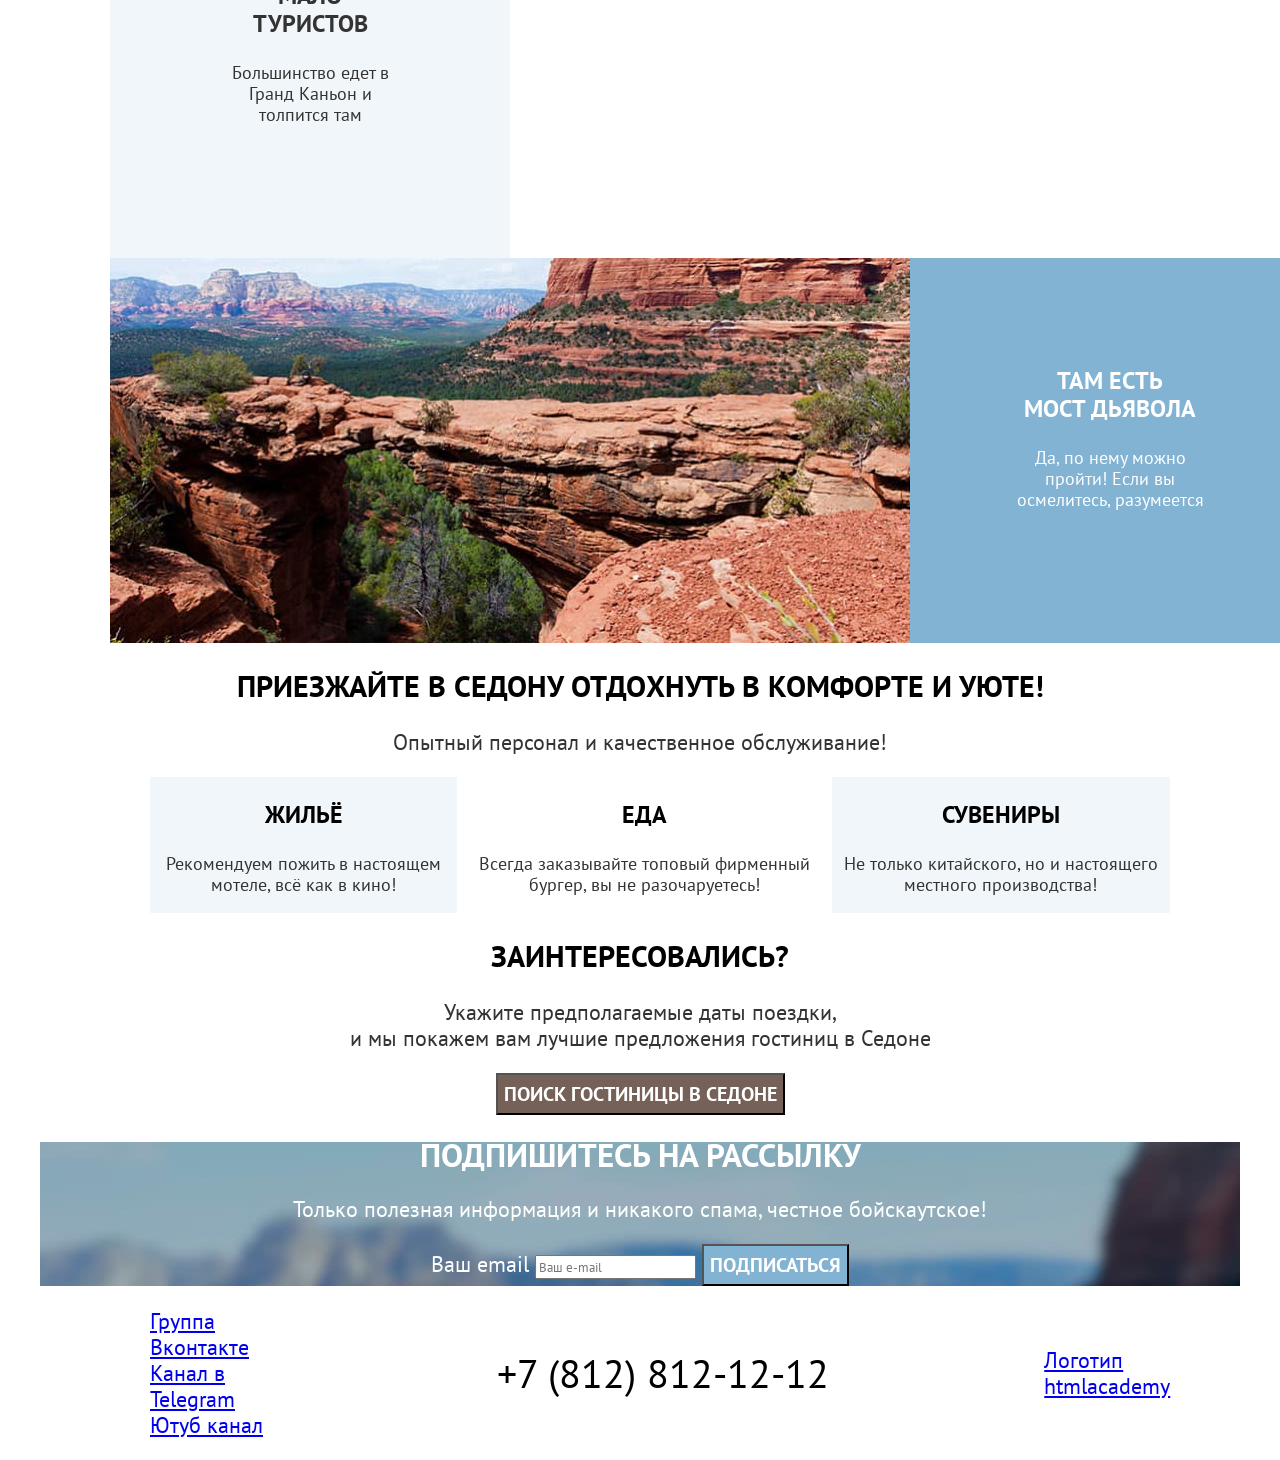
==== commit d2fe9b54: "создал сетку страниц, крупных блоков, подправил разметку" ====
--- a/index.html
+++ b/index.html
@@ -8,179 +8,193 @@
   </head>
 
   <body>
-    <header class="navigation-header">
-      <a class="navigation-logo" href="index.html">
-        <img src="images/svg/logo.svg" width="140" height="70" alt="Логотип сайта Седона">
-      </a>
-      <nav class="header-navigation">
-        <ul class="header-navigation-list">
-          <li class="header-navigation-item curent-link">
-            <a class="navigation-list-link">Главная</a>
-          </li>
-          <li class="header-navigation-item">
-            <a class="navigation-list-link" href="#">О Седоне</a>
-          </li>
-          <li class="header-navigation-item">
-            <a class="navigation-list-link" href="catalog.html">Гостиницы</a>
-          </li>
-        </ul>
-        <ul class="header-navigation-list navigation-user">
-          <li class="header-navigation-item">
-            <a class="header-navigation-list-user icon-search">
-              <span class="visually-hidden">Поиск</span>
-            </a>
-          </li>
-          <li class="header-navigation-item">
-            <a class="header-navigation-list-user icon-favorite">
-              <span class="visually-hidden">Избранное</span>
-              <span class="favorite-number">12</span>
-            </a>
-          </li>
-        </ul>
-        <a class="header-navigation-list-user desired-button" href="#">
-          Хочу сюда!
-        </a>
-      </nav>
-    </header>
-    <main class="main-index">
-      <section class="hero">
-        <h1 class="visually-hidden">Добро пожаловать в Седону</h1>
-        <img class="welcome-img" src="images/svg/welcome.svg" width="458" height="352"
-          alt="Welcome to the gorgeous Sedona, because the Grand Canyon sucks!">
-      </section>
-      <section class="advantages">
-        <h2 class="advantages-header">
-          Седона — небольшой городок в Аризоне,
-          заслуживающий большего!
-        </h2>
-        <p class="advantages-description">
-          Рассмотрим причины, по которым Седона круче, чем Гранд-Каньон!
-        </p>
-        <h2 class="visually-hidden">Преимущества</h2>
-        <ul class="advantages-list">
-          <li class="advantages-item pictures">
-            <div class="advantages-text">
-              <h3>Настоящий <br>городок</h3>
-              <p>
-                Седона — не аттракцион для туристов, там течёт своя жизнь
-              </p>
-            </div>
-            <img class="advantages-img" src="images/city-of-sedona.jpg" width="800" height="385"
-              alt="Улица Седоны с видом на ресторан Open Range и горы">
-          </li>
-          <li class="advantages-item">
-            <h3>
-              Небольшая <br>
-              площадь
-            </h3>
+    <div class="page-container">
+      <header class="navigation-header">
+        <nav class="header-navigation">
+          <a class="navigation-logo" href="index.html">
+            <img src="images/svg/logo.svg" width="140" height="70" alt="Логотип сайта Седона">
+          </a>
+          <ul class="header-navigation-list">
+            <li class="header-navigation-item curent-link">
+              <a class="navigation-list-link">Главная</a>
+            </li>
+            <li class="header-navigation-item">
+              <a class="navigation-list-link" href="#">О Седоне</a>
+            </li>
+            <li class="header-navigation-item">
+              <a class="navigation-list-link" href="catalog.html">Гостиницы</a>
+            </li>
+          </ul>
+          <ul class="header-navigation-list navigation-user">
+            <li class="header-navigation-item">
+              <a class="header-navigation-list-user icon-search">
+                <span class="visually-hidden">Поиск</span>
+              </a>
+            </li>
+            <li class="header-navigation-item">
+              <a class="header-navigation-list-user icon-favorite">
+                <span class="visually-hidden">Избранное</span>
+                <span class="favorite-number">12</span>
+              </a>
+            </li>
+          </ul>
+          <a class="header-navigation-list-user desired-button" href="#">
+            Хочу сюда!
+          </a>
+        </nav>
+      </header>
+      <main class="main-index">
+        <section class="hero">
+          <div class="container">
+            <h1 class="visually-hidden">Добро пожаловать в Седону</h1>
+            <img class="welcome-img" src="images/svg/welcome.svg" width="458" height="352"
+              alt="Welcome to the gorgeous Sedona, because the Grand Canyon sucks!">
+          </div>
+        </section>
+        <section class="advantages">
+          <div class="container">
+            <h2 class="advantages-header">
+              Седона — небольшой городок в Аризоне,
+              заслуживающий большего!
+            </h2>
+            <p class="advantages-description">
+              Рассмотрим причины, по которым Седона круче, чем Гранд-Каньон!
+            </p>
+            <h2 class="visually-hidden">Преимущества</h2>
+            <ul class="advantages-list">
+              <li class="advantages-item pictures">
+                <div class="advantages-text">
+                  <h3>Настоящий <br>городок</h3>
+                  <p>
+                    Седона — не аттракцион для туристов, там течёт своя жизнь
+                  </p>
+                </div>
+                <img class="advantages-img" src="images/city-of-sedona.jpg" width="800" height="385"
+                  alt="Улица Седоны с видом на ресторан Open Range и горы">
+              </li>
+              <li class="advantages-item advantages-text">
+                <h3>
+                  Небольшая <br>
+                  площадь
+                </h3>
+                <p>
+                  Все достопримечательности находятся очень близко
+                </p>
+              </li>
+              <li class="advantages-item advantages-text dark-blue">
+                <h3>
+                  Красивая <br>
+                  дорога
+                </h3>
+                <p>Ехать в Седону из Лас-Вегаса совсем не скучно!</p>
+              </li>
+              <li class="advantages-item advantages-text">
+                <h3>
+                  Мало <br>
+                  туристов
+                </h3>
+                <p>Большинство едет в Гранд Каньон и толпится там</p>
+              </li>
+              <li class="advantages-item pictures">
+                <img class="advantages-img" src="images/devil-bridge.jpg" width="800" height="385"
+                  alt="Природный каменный мост Дьявола в Седоне на фоне красных скал">
+                <div class="advantages-text">
+                  <h3>
+                    Там есть <br>
+                    мост дьявола
+                  </h3>
+                  <p>
+                    Да, по нему можно пройти! Если вы осмелитесь, разумеется
+                  </p>
+                </div>
+              </li>
+            </ul>
+          </div>
+        </section>
+        <section class="advantages-welcome">
+          <div class="container">
+            <h2 class="advantages-welcome-header">
+              Приезжайте в Седону отдохнуть в комфорте и уюте!
+            </h2>
+            <p class="advantages-welcome-description">
+              Опытный персонал и качественное обслуживание!
+            </p>
+            <ul class="advantages-welcome-list">
+              <li class="advantages-welcome-item light-blue">
+                <h3>Жильё</h3>
+                <p>
+                  Рекомендуем пожить в настоящем мотеле, всё как в кино!
+                </p>
+              </li>
+              <li class="advantages-welcome-item">
+                <h3>Еда</h3>
+                <p>
+                  Всегда заказывайте топовый фирменный бургер, вы не разочаруетесь!
+                </p>
+              </li>
+              <li class="advantages-welcome-item light-blue">
+                <h3>Сувениры</h3>
+                <p>
+                  Не только китайского, но и настоящего местного производства!
+                </p>
+              </li>
+            </ul>
+          </div>
+        </section>
+        <section class="interested">
+          <div class="container">
+            <h2>Заинтересовались?</h2>
             <p>
-              Все достопримечательности находятся очень близко
-            </p>
-          </li>
-          <li class="advantages-item dark-blue">
-            <h3>
-              Красивая <br>
-              дорога
-            </h3>
-            <p>Ехать в Седону из Лас-Вегаса совсем не скучно!</p>
-          </li>
-          <li class="advantages-item">
-            <h3>
-              Мало <br>
-              туристов
-            </h3>
-            <p>Большинство едет в Гранд Каньон и толпится там</p>
-          </li>
-          <li class="advantages-item pictures">
-            <img class="advantages-img" src="images/devil-bridge.jpg" width="800" height="385"
-              alt="Природный каменный мост Дьявола в Седоне на фоне красных скал">
-            <div class="advantages-text">
-              <h3>
-                Там есть <br>
-                мост дьявола
-              </h3>
-              <p>
-                Да, по нему можно пройти! Если вы осмелитесь, разумеется
-              </p>
-            </div>
-          </li>
-        </ul>
-      </section>
-      <section class="advantages-welcome">
-        <h2 class="advantages-welcome-header">
-          Приезжайте в Седону отдохнуть в комфорте и уюте!
-        </h2>
-        <p class="advantages-welcome-description">
-          Опытный персонал и качественное обслуживание!
-        </p>
-        <ul class="advantages-welcome-list">
-          <li class="advantages-welcome-item light-blue">
-            <h3>Жильё</h3>
+              Укажите предполагаемые даты поездки,<br>и мы покажем вам лучшие
+              предложения гостиниц в Седоне
+            </p>
+            <button class="button-search" type="button">
+              Поиск гостиницы в седоне
+            </button>
+          </div>
+        </section>
+        <section class="subscribe">
+          <div class="container">
+            <h2>Подпишитесь на рассылку</h2>
             <p>
-              Рекомендуем пожить в настоящем мотеле, всё как в кино!
-            </p>
-          </li>
-          <li class="advantages-welcome-item">
-            <h3>Еда</h3>
-            <p>
-              Всегда заказывайте топовый фирменный бургер, вы не разочаруетесь!
-            </p>
-          </li>
-          <li class="advantages-welcome-item light-blue">
-            <h3>Сувениры</h3>
-            <p>
-              Не только китайского, но и настоящего местного производства!
-            </p>
-          </li>
-        </ul>
-      </section>
-      <section class="interested">
-        <h2>Заинтересовались?</h2>
-        <p>
-          Укажите предполагаемые даты поездки,<br>и мы покажем вам лучшие
-          предложения гостиниц в Седоне
-        </p>
-        <button class="button-search" type="button">
-          Поиск гостиницы в седоне
-        </button>
-      </section>
-      <section class="subscribe">
-        <h2>Подпишитесь на рассылку</h2>
-        <p>
-          Только полезная информация и никакого спама, честное бойскаутское!
-        </p>
-        <form class="subscribe-form" action="https://echo.htmlacademy.ru/" method="post">
-          <label class="visually-hidden" for="email">Ваш email</label>
-          <input type="email" id="email" name="email" placeholder="Ваш e-mail" required>
-          <button class="subscribe-button" type="submit">Подписаться</button>
-        </form>
-      </section>
-    </main>
-    <footer class="main-footer">
-      <ul class="social-list">
-        <li class="social-item">
-          <a class="social-link" href="https://vk.com/htmlacademy" title="Vk">
-            <span class="visually-hidden">Группа Вконтакте</span>
-          </a>
-        </li>
-        <li class="social-item">
-          <a class="social-link" href="https://t.me/htmlacademy" title="Telegram">
-            <span class="visually-hidden">Канал в Telegram</span>
-          </a>
-        </li>
-        <li class="social-item">
-          <a class="social-link" href="https://www.youtube.com/user/htmlacademyru" title="YouTube">
-            <span class="visually-hidden">Ютуб канал</span>
-          </a>
-        </li>
-      </ul>
-      <a class="footer-contact-number" href="tel:+78128121212">
-        +7 (812) 812-12-12
-      </a>
-      <a class="footer-contact-logo" href="https://htmlacademy.ru/intensive/htmlcss">
-        <span class="visually-hidden">Логотип htmlacademy</span>
-      </a>
-    </footer>
+              Только полезная информация и никакого спама, честное бойскаутское!
+            </p>
+            <form class="subscribe-form" action="https://echo.htmlacademy.ru/" method="post">
+              <label class="visually-hidden" for="email">Ваш email</label>
+              <input type="email" id="email" name="email" placeholder="Ваш e-mail" required>
+              <button class="subscribe-button" type="submit">Подписаться</button>
+            </form>
+          </div>
+        </section>
+      </main>
+      <footer class="main-footer">
+        <div class="footer-container">
+          <ul class="social-list">
+            <li class="social-item">
+              <a class="social-link" href="https://vk.com/htmlacademy" title="Vk">
+                <span class="visually-hidden">Группа Вконтакте</span>
+              </a>
+            </li>
+            <li class="social-item">
+              <a class="social-link" href="https://t.me/htmlacademy" title="Telegram">
+                <span class="visually-hidden">Канал в Telegram</span>
+              </a>
+            </li>
+            <li class="social-item">
+              <a class="social-link" href="https://www.youtube.com/user/htmlacademyru" title="YouTube">
+                <span class="visually-hidden">Ютуб канал</span>
+              </a>
+            </li>
+          </ul>
+          <a class="footer-contact-number" href="tel:+78128121212">
+            +7 (812) 812-12-12
+          </a>
+          <a class="footer-contact-logo" href="https://htmlacademy.ru/intensive/htmlcss">
+            <span class="visually-hidden">Логотип htmlacademy</span>
+          </a>
+        </div>
+      </footer>
+    </div>
   </body>
 
 </html>
--- a/styles/styles.css
+++ b/styles/styles.css
@@ -14,7 +14,12 @@
   font-display: swap;
 }
 
+html {
+  height: 100%;
+}
+
 body {
+  margin: 0;
   font-family: "PT Sans", sans-serif;
   font-weight: 400;
   font-size: 22px;
@@ -23,110 +28,185 @@
   color: #333333;
 }
 
-.navigation-header {
+.page-container {
+  display: flex;
+  flex-direction: column;
+  min-height: 100%;
+  width: 1200px;
+  margin: 0 auto;
+}
+
+.header-navigation {
+  display: flex;
+  width: 1060px;
+  margin: 0 auto;
   background-color: #ffffff;
 }
 
+.header-navigation-list {
+  margin: 0;
+  padding: 0;
+  width: 507px;
+}
+
+.navigation-user {
+  width: 88px;
+  margin-left: auto;
+}
+
+.container {
+  width: 1060px;
+  margin: 0 auto;
+}
+
+.welcome-img {
+  display: block;
+  margin: 0 auto;
+}
+
 .main-index {
-  text-align: center;
+  flex-grow: 1;
+}
+
+.main-catalog {
+  flex-grow: 1;
 }
 
 .hero {
+  display: flex;
+  margin: auto;
   background-color: #000000;
   background-image: url("../images/background/index-background.jpg");
   background-repeat: no-repeat;
   background-size: cover;
 }
 
+.favorite-number {
+  background-color: #7db54f;
+  font-size: 10px;
+  line-height: 10px;
+  color: #ffffff;
+}
+
+.header-navigation-list {
+  list-style-type: none;
+}
+
+.desired-button {
+  font-weight: 700;
+  font-size: 16px;
+  line-height: 20px;
+  color: #ffffff;
+  background-color: #756157;
+  vertical-align: middle;
+  text-decoration: none;
+  text-transform: uppercase;
+  width: 160px;
+  height: 36px;
+}
+
+.advantages-list {
+  display: flex;
+  flex-wrap: wrap;
+  list-style-type: none;
+  margin: 0;
+  padding: 0;
+}
+
+.advantages-text {
+  box-sizing: border-box;
+  width: 400px;
+  height: 385px;
+  padding: 85px 102px;
+  text-align: center;
+}
+
+.pictures {
+  display: flex;
+}
+
+.advantages-header {
+  font-weight: 700;
+  font-size: 30px;
+  line-height: 36px;
+  color: #000000;
+  text-transform: uppercase;
+  text-align: center;
+}
+
+.advantages-description {
+  text-align: center;
+}
+
+.advantages-welcome-list {
+  display: flex;
+  list-style-type: none;
+}
+
+.social-list {
+  list-style-type: none;
+}
+
+.navigation-list-link {
+  font-weight: 700;
+  font-size: 20px;
+  line-height: 24px;
+  color: #000000;
+  text-decoration: none;
+}
+
+.advantages-welcome {
+  margin: 0;
+  text-align: center;
+}
+
+.advantages-welcome-header {
+  font-weight: 700;
+  font-size: 30px;
+  line-height: 36px;
+  color: #000000;
+  text-transform: uppercase;
+}
+
+.interested {
+  margin: 0;
+  text-align: center;
+}
+
+.interested h2 {
+  font-weight: 700;
+  font-size: 30px;
+  line-height: 36px;
+  color: #000000;
+  text-transform: uppercase;
+}
+
 .subscribe {
   background-color: #000000;
   background-image: url("../images/background/subscribe-background.jpg");
   background-size: cover;
   color: #ffffff;
-}
-
-.favorite-number {
-  background-color: #7db54f;
-  font-size: 10px;
-  line-height: 10px;
-  color: #ffffff;
-}
-
-.header-navigation-list {
-  list-style-type: none;
-}
-
-.advantages-list {
-  list-style-type: none;
-}
-
-.advantages-welcome-list {
-  list-style-type: none;
-}
-
-.social-list {
-  list-style-type: none;
-}
-
-.navigation-list-link {
-  font-weight: 700;
-  font-size: 20px;
-  line-height: 24px;
-  color: #000000;
-  text-decoration: none;
-}
-
-.desired-button {
-  font-weight: 700;
-  font-size: 16px;
-  line-height: 20px;
-  color: #ffffff;
-  background-color: #756157;
-  vertical-align: middle;
-  text-decoration: none;
-}
-
-.advantages-header {
-  font-weight: 700;
-  font-size: 30px;
-  line-height: 36px;
-  color: #000000;
-}
-
-.advantages-welcome-header {
-  font-weight: 700;
-  font-size: 30px;
-  line-height: 36px;
-  color: #000000;
-}
-
-.interested h2 {
-  font-weight: 700;
-  font-size: 30px;
-  line-height: 36px;
-  color: #000000;
+  text-align: center;
+  margin: 0;
 }
 
 .subscribe h2 {
-  font-weight: 700;
-  font-size: 30px;
-  line-height: 36px;
-  color: #000000;
+  text-transform: uppercase;
 }
 
 .advantages-item {
-  background-color: #83b3d31f;
+  background-color: rgba(131, 179, 211, 0.12);
 }
 
 .light-blue {
-  background-color: #83b3d31f;
+  background-color: rgba(131, 179, 211, 0.12);
 }
 
 .dark-blue {
-  background-color: #83b3d333;
-}
-
-.advantages-text {
+  background-color: rgba(131, 179, 211, 0.2);
+}
+
+.pictures {
   background-color: #82b3d3;
   color: #ffffff;
 }
@@ -136,6 +216,7 @@
   font-size: 24px;
   line-height: 28px;
   color: inherit;
+  text-transform: uppercase;
 }
 
 .advantages-item p {
@@ -153,30 +234,58 @@
   font-size: 24px;
   line-height: 28px;
   color: #000000;
+  text-transform: uppercase;
 }
 
 .button-search {
+  font-family: inherit;
   font-weight: 700;
   font-size: 20px;
   line-height: 36px;
   color: #ffffff;
   background-color: #756157;
+  text-transform: uppercase;
+}
+
+.subscribe-form input {
+  font-family: inherit;
 }
 
 .subscribe-button {
+  font-family: inherit;
   font-weight: 700;
   font-size: 20px;
   line-height: 36px;
   color: #ffffff;
   background-color: #82b3d3;
+  text-transform: uppercase;
+}
+
+.footer-container {
+  display: flex;
+  width: 1060px;
+  margin: 0 auto;
+  justify-content: space-between;
+}
+
+.social-item {
+  width: 142px;
+  margin: auto;
 }
 
 .footer-contact-number {
+  width: 720px;
   font-size: 40px;
   line-height: 40px;
   color: #000000;
   text-align: center;
   text-decoration: none;
+  margin: auto;
+}
+
+.footer-contact-logo {
+  width: 115px;
+  margin: auto;
 }
 
 .header-navigation-list {
@@ -206,10 +315,44 @@
   background-size: cover;
 }
 
+.breadcrumbs-list {
+  margin: 0;
+  padding: 0;
+  display: flex;
+}
+
+.catalog-filter {
+  display: flex;
+  align-items: flex-start;
+}
+
+.catalog-filter-group:nth-child(1) {
+  width: 150px;
+  margin-right: 70px;
+}
+
+.catalog-filter-group:nth-child(2) {
+  width: 150px;
+  margin-right: auto;
+}
+
+.catalog-filter-group:nth-child(3) {
+  width: 288px;
+  margin-right: 70px;
+}
+
+.catalog-button-container {
+  display: flex;
+  flex-direction: column;
+  margin-top: 56px;
+}
+
 .catalog-filter-bloc h1 {
   font-weight: 700;
   font-size: 60px;
   line-height: 78px;
+  margin: 0;
+  padding: 0;
 }
 
 .breadcrumbs-link {
@@ -231,43 +374,95 @@
 }
 
 .field-price {
+  font-family: inherit;
   font-weight: 700;
   font-size: 18px;
   line-height: 24px;
+  width: 143px;
 }
 
 .button-submit {
+  font-family: inherit;
   font-weight: 700;
   font-size: 16px;
   line-height: 20px;
   color: inherit;
   background-color: #82b3d3;
+  text-transform: uppercase;
 }
 
 .button-reset {
+  font-family: inherit;
   font-weight: 700;
   font-size: 16px;
   line-height: 20px;
   color: inherit;
   background-color: transparent;
+  text-transform: uppercase;
 }
 
 .hotels-catalog h2 {
   font-weight: 700;
   font-size: 30px;
   line-height: 36px;
+  text-transform: uppercase;
+  width: 338px;
+  margin-top: 56px;
+  margin-bottom: 46px;
 }
 
 .select-control {
+  width: 292px;
+  height: 49px;
+  font-family: inherit;
   font-size: 18px;
   line-height: 21px;
   color: #333333;
+  background-color: transparent;
+  margin: 56px 70px 48px 200px;
+}
+
+.sorting-container {
+  display: flex;
+}
+
+.card-view-container {
+  display: flex;
+  margin-top: 56px;
+  margin-bottom: 46px;
+  width: 48px;
+  justify-content: space-between;
+}
+
+.hotels-catalog-list {
+  display: flex;
+  flex-wrap: wrap;
+  margin: 0;
+  padding: 0;
+}
+
+.hotels-catalog-item {
+  display: flex;
+  width: 340px;
+  min-height: 438px;
+  padding: 20px;
+  box-sizing: border-box;
+  border: 1px solid #e6e6e6;
+  flex-direction: column;
+}
+
+.product-card-link {
+  display: block;
+  margin-bottom: 16px;
 }
 
 .hotel-name {
   font-weight: 700;
   font-size: 24px;
   line-height: 28px;
+  color: #000000;
+  margin: 0;
+  margin-bottom: 16px;
 }
 
 .hotel-title {
@@ -285,17 +480,23 @@
   font-size: 16px;
   line-height: 20px;
   color: #ffffff;
+  text-transform: uppercase;
+  width: 140px;
+  text-align: center;
 }
 
 .button-info {
   background-color: #756157;
+  text-decoration: none;
 }
 
 .button-favorite {
+  font-family: inherit;
   background-color: #82b3d3;
 }
 
 .button-in-favorite {
+  font-family: inherit;
   background-color: #7db54f;
 }
 
@@ -303,19 +504,60 @@
   font-size: 16px;
   line-height: 20px;
   background-color: #f2f2f2;
+  text-transform: uppercase;
+  width: 140px;
+  text-align: center;
+}
+
+.hotel-info-container {
+  display: flex;
+  justify-content: space-between;
+  align-items: center;
+  margin-bottom: 16px;
+}
+
+.hotel-buttons-container {
+  display: flex;
+  justify-content: space-between;
+  align-items: center;
+  margin-bottom: 16px;
+}
+
+.hotel-rating-container {
+  display: flex;
+  justify-content: space-between;
+  align-items: center;
+  margin-bottom: 0;
+}
+
+.pagination-list {
+  display: flex;
 }
 
 .pagination-link {
+  display: flex;
   font-weight: 700;
   font-size: 20px;
   line-height: 36px;
   color: #ffffff;
   background-color: #82b3d3;
+  width: 60px;
+  height: 60px;
+  text-decoration: none;
+  justify-content: center;
+  align-items: center;
 }
 
 .pagination-current {
   color: #000000;
   background-color: #f2f2f2;
+}
+
+.subscribe-catalog h2 {
+  font-weight: 700;
+  font-size: 30px;
+  line-height: 36px;
+  color: #000000;
 }
 
 .subscribe-catalog {
@@ -325,6 +567,10 @@
   text-align: center;
 }
 
+.subscribe-catalog h2 {
+  text-transform: uppercase;
+}
+
 .subscribe-catalog p {
   color: #333333;
 }
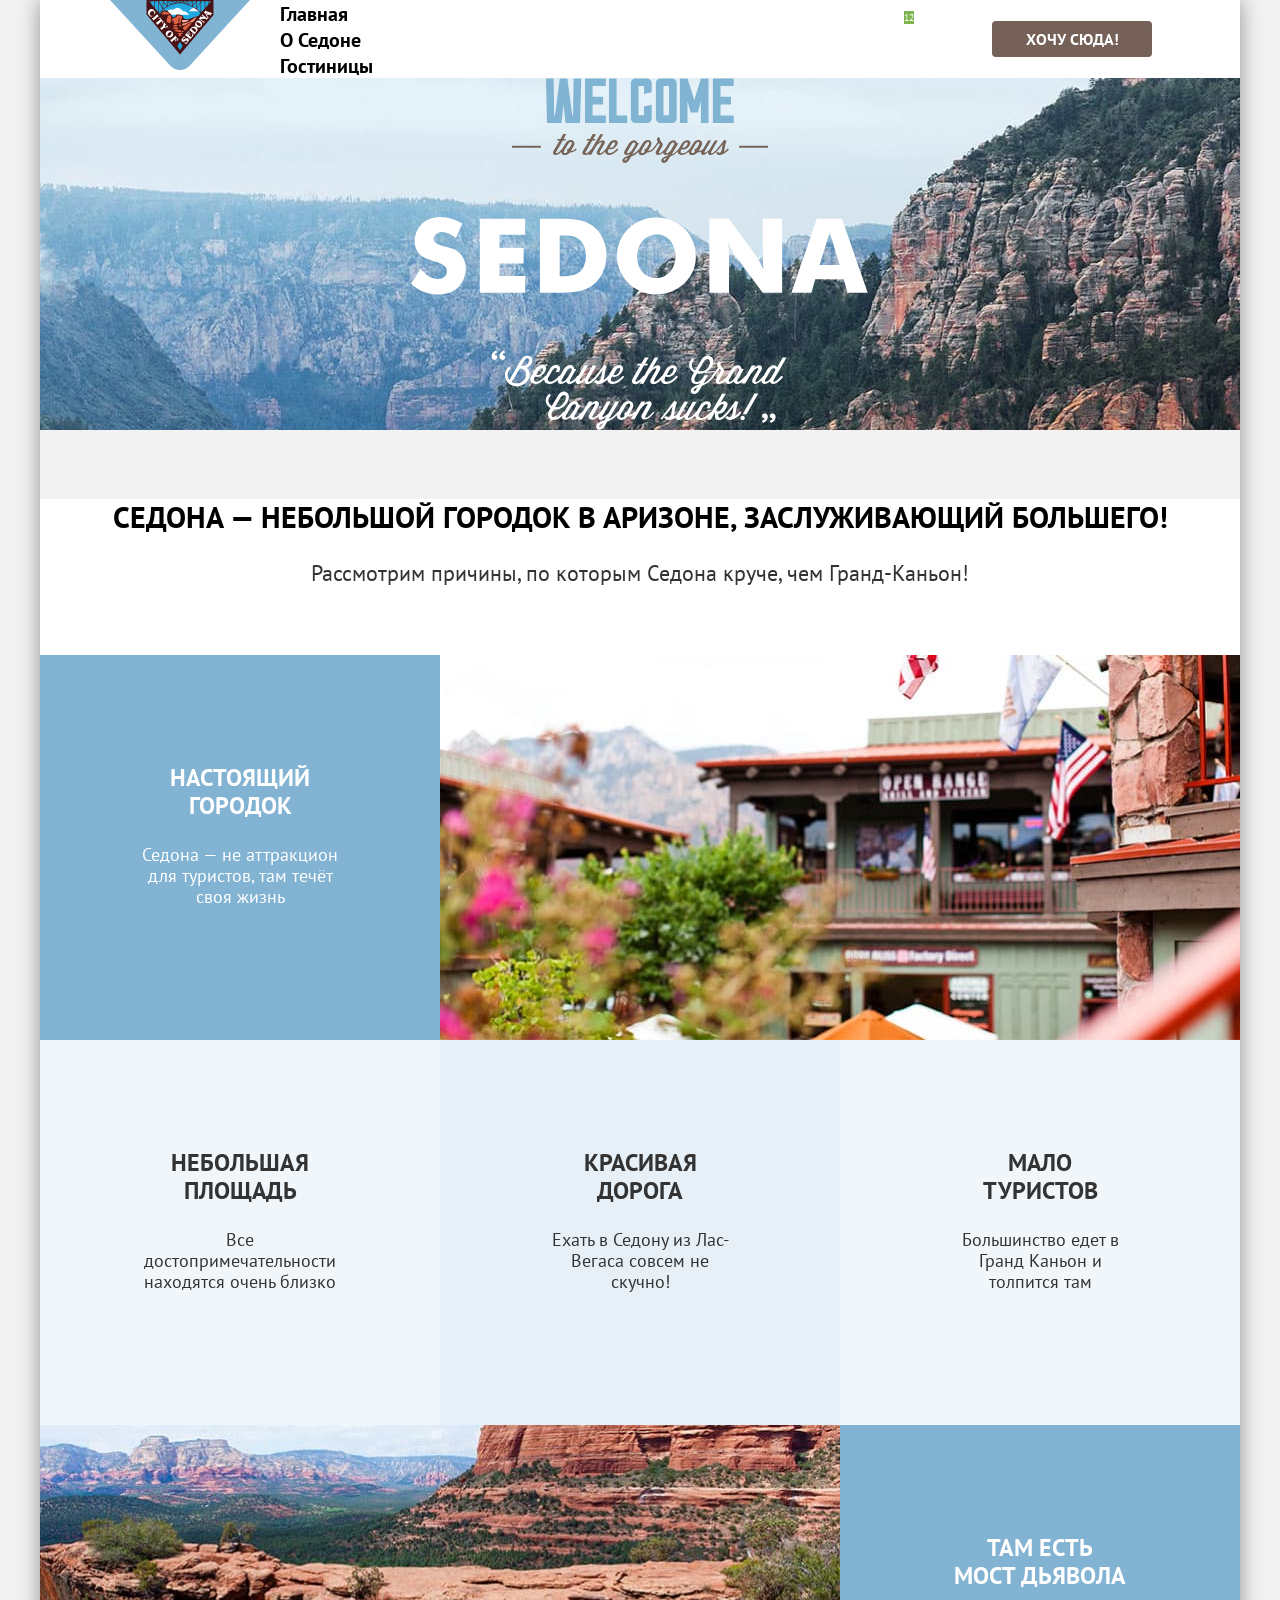
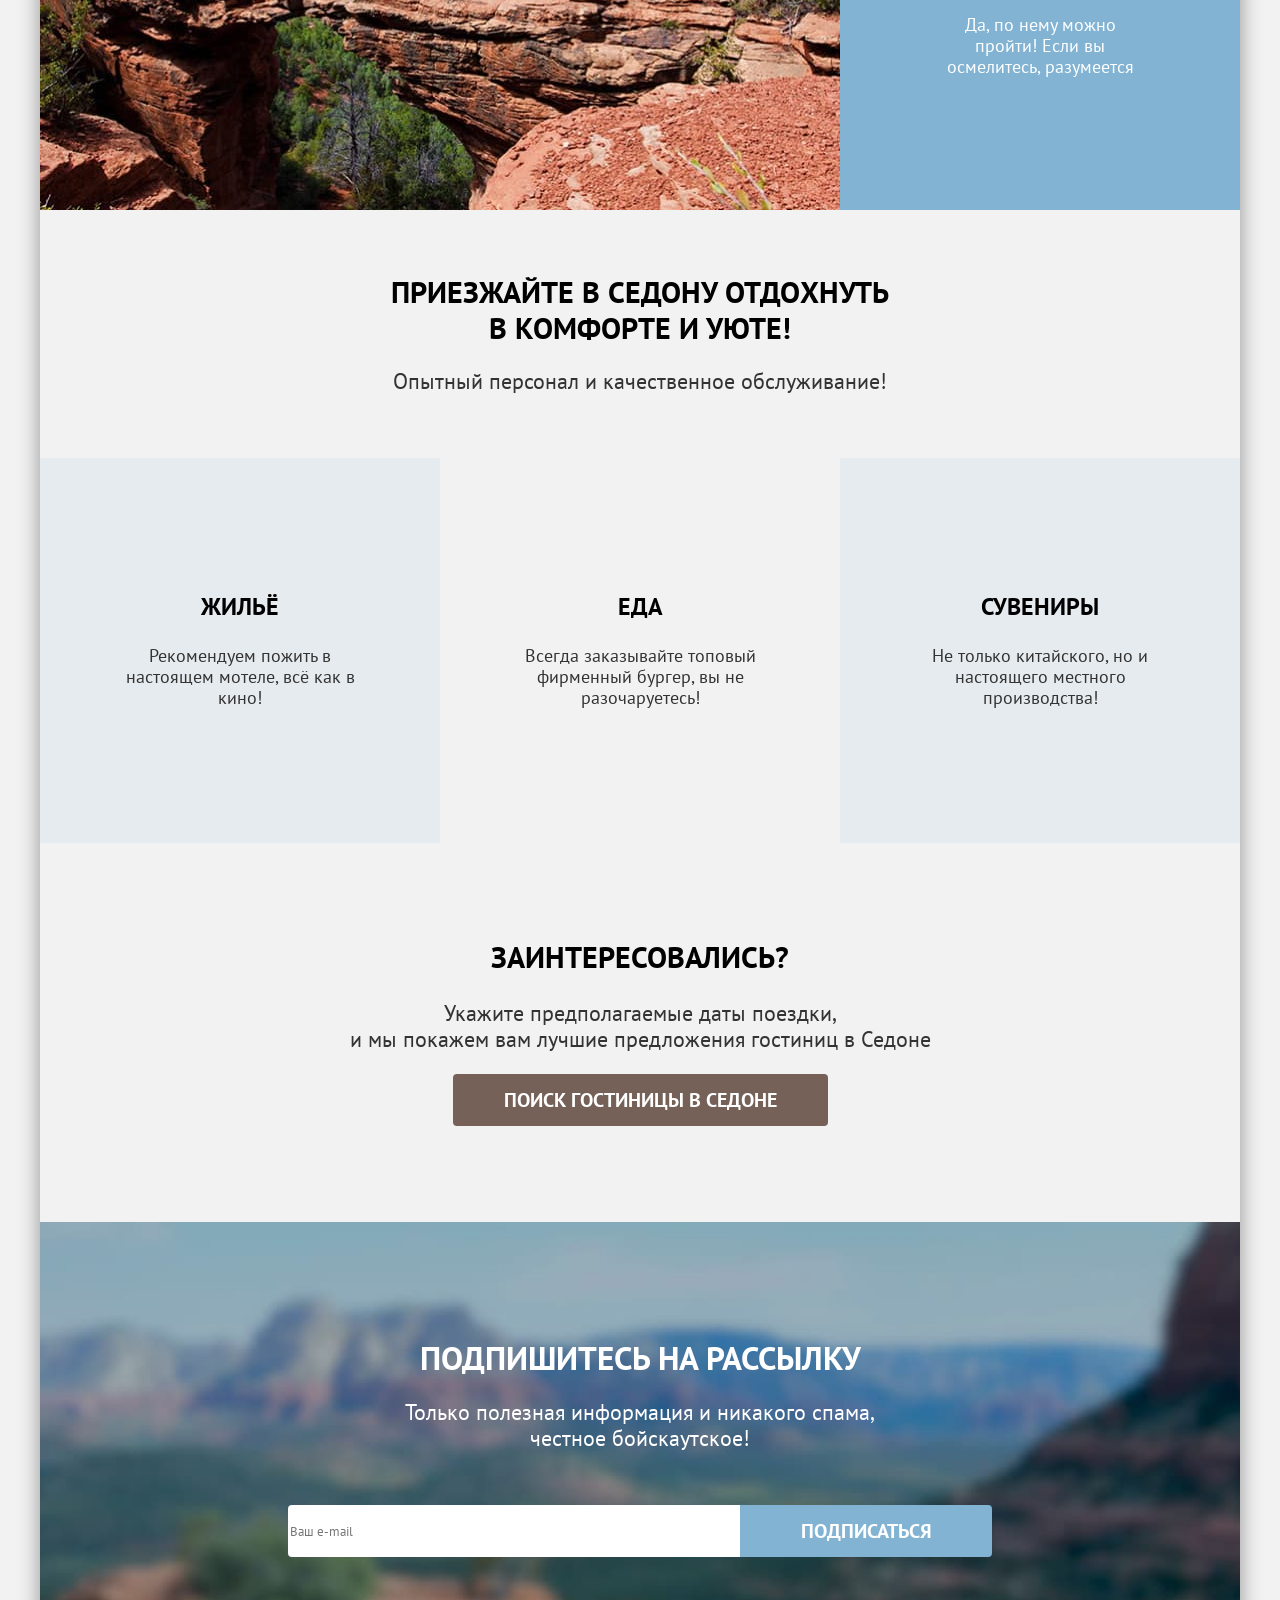
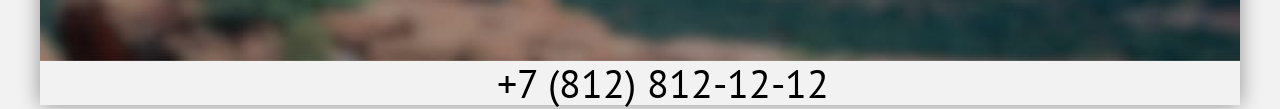
==== commit aabfef7d: "подправил стили для index, подправил разметку index" ====
--- a/index.html
+++ b/index.html
@@ -45,126 +45,116 @@
       </header>
       <main class="main-index">
         <section class="hero">
-          <div class="container">
-            <h1 class="visually-hidden">Добро пожаловать в Седону</h1>
-            <img class="welcome-img" src="images/svg/welcome.svg" width="458" height="352"
-              alt="Welcome to the gorgeous Sedona, because the Grand Canyon sucks!">
-          </div>
+          <h1 class="visually-hidden">Добро пожаловать в Седону</h1>
+          <img class="welcome-img" src="images/svg/welcome.svg" width="458" height="352"
+            alt="Welcome to the gorgeous Sedona, because the Grand Canyon sucks!">
         </section>
         <section class="advantages">
-          <div class="container">
-            <h2 class="advantages-header">
-              Седона — небольшой городок в Аризоне,
-              заслуживающий большего!
-            </h2>
-            <p class="advantages-description">
-              Рассмотрим причины, по которым Седона круче, чем Гранд-Каньон!
-            </p>
-            <h2 class="visually-hidden">Преимущества</h2>
-            <ul class="advantages-list">
-              <li class="advantages-item pictures">
-                <div class="advantages-text">
-                  <h3>Настоящий <br>городок</h3>
-                  <p>
-                    Седона — не аттракцион для туристов, там течёт своя жизнь
-                  </p>
-                </div>
-                <img class="advantages-img" src="images/city-of-sedona.jpg" width="800" height="385"
-                  alt="Улица Седоны с видом на ресторан Open Range и горы">
-              </li>
-              <li class="advantages-item advantages-text">
+          <h2 class="advantages-header">
+            Седона — небольшой городок в Аризоне,
+            заслуживающий большего!
+          </h2>
+          <p class="advantages-description">
+            Рассмотрим причины, по которым Седона круче, чем Гранд-Каньон!
+          </p>
+          <h2 class="visually-hidden">Преимущества</h2>
+          <ul class="advantages-list">
+            <li class="advantages-item pictures">
+              <div class="advantages-text">
+                <h3>Настоящий <br>городок</h3>
+                <p>
+                  Седона — не аттракцион для туристов, там течёт своя жизнь
+                </p>
+              </div>
+              <img class="advantages-img" src="images/city-of-sedona.jpg" width="800" height="385"
+                alt="Улица Седоны с видом на ресторан Open Range и горы">
+            </li>
+            <li class="advantages-item advantages-text">
+              <h3>
+                Небольшая <br>
+                площадь
+              </h3>
+              <p>
+                Все достопримечательности находятся очень близко
+              </p>
+            </li>
+            <li class="advantages-item advantages-text dark-blue">
+              <h3>
+                Красивая <br>
+                дорога
+              </h3>
+              <p>Ехать в Седону из Лас-Вегаса совсем не скучно!</p>
+            </li>
+            <li class="advantages-item advantages-text">
+              <h3>
+                Мало <br>
+                туристов
+              </h3>
+              <p>Большинство едет в Гранд Каньон и толпится там</p>
+            </li>
+            <li class="advantages-item pictures">
+              <img class="advantages-img" src="images/devil-bridge.jpg" width="800" height="385"
+                alt="Природный каменный мост Дьявола в Седоне на фоне красных скал">
+              <div class="advantages-text">
                 <h3>
-                  Небольшая <br>
-                  площадь
+                  Там есть <br>
+                  мост дьявола
                 </h3>
                 <p>
-                  Все достопримечательности находятся очень близко
+                  Да, по нему можно пройти! Если вы осмелитесь, разумеется
                 </p>
-              </li>
-              <li class="advantages-item advantages-text dark-blue">
-                <h3>
-                  Красивая <br>
-                  дорога
-                </h3>
-                <p>Ехать в Седону из Лас-Вегаса совсем не скучно!</p>
-              </li>
-              <li class="advantages-item advantages-text">
-                <h3>
-                  Мало <br>
-                  туристов
-                </h3>
-                <p>Большинство едет в Гранд Каньон и толпится там</p>
-              </li>
-              <li class="advantages-item pictures">
-                <img class="advantages-img" src="images/devil-bridge.jpg" width="800" height="385"
-                  alt="Природный каменный мост Дьявола в Седоне на фоне красных скал">
-                <div class="advantages-text">
-                  <h3>
-                    Там есть <br>
-                    мост дьявола
-                  </h3>
-                  <p>
-                    Да, по нему можно пройти! Если вы осмелитесь, разумеется
-                  </p>
-                </div>
-              </li>
-            </ul>
-          </div>
+              </div>
+            </li>
+          </ul>
         </section>
         <section class="advantages-welcome">
-          <div class="container">
-            <h2 class="advantages-welcome-header">
-              Приезжайте в Седону отдохнуть в комфорте и уюте!
-            </h2>
-            <p class="advantages-welcome-description">
-              Опытный персонал и качественное обслуживание!
-            </p>
-            <ul class="advantages-welcome-list">
-              <li class="advantages-welcome-item light-blue">
-                <h3>Жильё</h3>
-                <p>
-                  Рекомендуем пожить в настоящем мотеле, всё как в кино!
-                </p>
-              </li>
-              <li class="advantages-welcome-item">
-                <h3>Еда</h3>
-                <p>
-                  Всегда заказывайте топовый фирменный бургер, вы не разочаруетесь!
-                </p>
-              </li>
-              <li class="advantages-welcome-item light-blue">
-                <h3>Сувениры</h3>
-                <p>
-                  Не только китайского, но и настоящего местного производства!
-                </p>
-              </li>
-            </ul>
-          </div>
+          <h2 class="advantages-welcome-header">
+            Приезжайте в Седону отдохнуть в комфорте и уюте!
+          </h2>
+          <p class="advantages-welcome-description">
+            Опытный персонал и качественное обслуживание!
+          </p>
+          <ul class="advantages-welcome-list">
+            <li class="advantages-welcome-item light-blue">
+              <h3>Жильё</h3>
+              <p>
+                Рекомендуем пожить в настоящем мотеле, всё как в кино!
+              </p>
+            </li>
+            <li class="advantages-welcome-item">
+              <h3>Еда</h3>
+              <p>
+                Всегда заказывайте топовый фирменный бургер, вы не разочаруетесь!
+              </p>
+            </li>
+            <li class="advantages-welcome-item light-blue">
+              <h3>Сувениры</h3>
+              <p>
+                Не только китайского, но и настоящего местного производства!
+              </p>
+            </li>
+          </ul>
         </section>
         <section class="interested">
-          <div class="container">
-            <h2>Заинтересовались?</h2>
-            <p>
-              Укажите предполагаемые даты поездки,<br>и мы покажем вам лучшие
-              предложения гостиниц в Седоне
-            </p>
-            <button class="button-search" type="button">
-              Поиск гостиницы в седоне
-            </button>
-          </div>
+          <h2>Заинтересовались?</h2>
+          <p>
+            Укажите предполагаемые даты поездки,<br>и мы покажем вам лучшие
+            предложения гостиниц в Седоне
+          </p>
+          <button class="button-search" type="button">
+            Поиск гостиницы в седоне
+          </button>
         </section>
         <section class="subscribe">
-          <div class="container">
-            <h2>Подпишитесь на рассылку</h2>
-            <p>
-              Только полезная информация и никакого спама, честное бойскаутское!
-            </p>
-            <form class="subscribe-form" action="https://echo.htmlacademy.ru/" method="post">
-              <label class="visually-hidden" for="email">Ваш email</label>
-              <input type="email" id="email" name="email" placeholder="Ваш e-mail" required>
-              <button class="subscribe-button" type="submit">Подписаться</button>
-            </form>
-          </div>
+          <h2>Подпишитесь на рассылку</h2>
+          <p>
+            Только полезная информация и никакого спама, честное бойскаутское!
+          </p>
+          <form class="subscribe-form" action="https://echo.htmlacademy.ru/" method="post">
+            <label class="visually-hidden" for="email">Ваш email</label>
+            <input type="email" id="email" name="email" placeholder="Ваш e-mail" required>
+            <button class="subscribe-button" type="submit">Подписаться</button>
+          </form>
         </section>
       </main>
       <footer class="main-footer">
--- a/styles/styles.css
+++ b/styles/styles.css
@@ -19,13 +19,28 @@
 }
 
 body {
+  display: flex;
+  flex-direction: column;
   margin: 0;
   font-family: "PT Sans", sans-serif;
   font-weight: 400;
   font-size: 22px;
   line-height: 26px;
-  background-color: #ffffff;
+  background-color: #f2f2f2;
   color: #333333;
+  min-height: 100%;
+}
+
+.visually-hidden {
+  position: absolute;
+  width: 1px;
+  height: 1px;
+  padding: 0;
+  margin: -1px;
+  overflow: hidden;
+  clip: rect(0, 0, 0, 0);
+  white-space: nowrap;
+  border: 0;
 }
 
 .page-container {
@@ -34,24 +49,32 @@
   min-height: 100%;
   width: 1200px;
   margin: 0 auto;
+  flex-grow: 1;
+  box-shadow: 0 0 20px rgba(0, 0, 0, 0.4);
+}
+
+.navigation-header {
+  display: flex;
+  padding-right: 70px;
+  padding-left: 70px;
+  background-color: #ffffff;
 }
 
 .header-navigation {
   display: flex;
-  width: 1060px;
-  margin: 0 auto;
-  background-color: #ffffff;
 }
 
 .header-navigation-list {
-  margin: 0;
-  padding: 0;
-  width: 507px;
+  list-style-type: none;
+  margin: 0;
+  margin-left: 30px;
+  padding: 0;
+  width: 339px;
 }
 
 .navigation-user {
+  margin-left: 285px;
   width: 88px;
-  margin-left: auto;
 }
 
 .container {
@@ -88,21 +111,22 @@
   color: #ffffff;
 }
 
-.header-navigation-list {
-  list-style-type: none;
-}
-
 .desired-button {
+  display: flex;
+  justify-content: center;
+  align-items: center;
   font-weight: 700;
   font-size: 16px;
-  line-height: 20px;
   color: #ffffff;
   background-color: #756157;
-  vertical-align: middle;
   text-decoration: none;
   text-transform: uppercase;
+  border-radius: 4px;
   width: 160px;
   height: 36px;
+  margin-left: auto;
+  text-align: center;
+  align-self: center;
 }
 
 .advantages-list {
@@ -125,6 +149,12 @@
   display: flex;
 }
 
+.advantages {
+  margin: 0;
+  padding: 0;
+  background-color: #ffffff;
+}
+
 .advantages-header {
   font-weight: 700;
   font-size: 30px;
@@ -132,15 +162,12 @@
   color: #000000;
   text-transform: uppercase;
   text-align: center;
+  margin-top: 69px;
 }
 
 .advantages-description {
   text-align: center;
-}
-
-.advantages-welcome-list {
-  display: flex;
-  list-style-type: none;
+  margin-bottom: 69px;
 }
 
 .social-list {
@@ -157,6 +184,7 @@
 
 .advantages-welcome {
   margin: 0;
+  padding: 0;
   text-align: center;
 }
 
@@ -166,6 +194,13 @@
   line-height: 36px;
   color: #000000;
   text-transform: uppercase;
+  margin: 0 auto;
+  margin-top: 64px;
+  max-width: 505px;
+}
+
+.advantages-welcome-description {
+  margin-bottom: 64px;
 }
 
 .interested {
@@ -179,6 +214,7 @@
   line-height: 36px;
   color: #000000;
   text-transform: uppercase;
+  margin-top: 96px;
 }
 
 .subscribe {
@@ -188,6 +224,14 @@
   color: #ffffff;
   text-align: center;
   margin: 0;
+  padding-top: 96px;
+  padding-bottom: 104px;
+}
+
+.subscribe p {
+  max-width: 475px;
+  margin: 0 auto;
+  margin-bottom: 54px;
 }
 
 .subscribe h2 {
@@ -222,19 +266,38 @@
 .advantages-item p {
   font-size: 18px;
   line-height: 21px;
+  max-width: 260px;
+}
+
+.advantages-welcome-list {
+  padding: 0;
+  display: flex;
+  list-style-type: none;
+}
+
+.advantages-welcome-item {
+  display: flex;
+  flex-direction: column;
+  align-items: center;
+  width: 400px;
+  height: 385px;
+}
+
+.advantages-welcome-item h3 {
+  font-weight: 700;
+  font-size: 24px;
+  line-height: 28px;
+  color: #000000;
+  text-transform: uppercase;
+  margin-top: auto;
 }
 
 .advantages-welcome-item p {
   font-size: 18px;
   line-height: 21px;
-}
-
-.advantages-welcome-item h3 {
-  font-weight: 700;
-  font-size: 24px;
-  line-height: 28px;
-  color: #000000;
-  text-transform: uppercase;
+  margin: 0;
+  margin-bottom: auto;
+  max-width: 240px;
 }
 
 .button-search {
@@ -245,10 +308,27 @@
   color: #ffffff;
   background-color: #756157;
   text-transform: uppercase;
+  width: 375px;
+  height: 52px;
+  margin-bottom: 96px;
+  border-radius: 4px;
+  border: 0;
+}
+
+.subscribe-form {
+  display: flex;
+  justify-content: center;
+  align-items: center;
 }
 
 .subscribe-form input {
-  font-family: inherit;
+  width: 452px;
+  height: 52px;
+  font-family: inherit;
+  border: 0;
+  border-top-left-radius: 4px;
+  border-bottom-left-radius: 4px;
+  box-sizing: border-box;
 }
 
 .subscribe-button {
@@ -259,6 +339,13 @@
   color: #ffffff;
   background-color: #82b3d3;
   text-transform: uppercase;
+  width: 252px;
+  height: 52px;
+  margin: 0;
+  border: 0;
+  border-top-right-radius: 4px;
+  border-bottom-right-radius: 4px;
+  box-sizing: border-box;
 }
 
 .footer-container {
@@ -286,10 +373,6 @@
 .footer-contact-logo {
   width: 115px;
   margin: auto;
-}
-
-.header-navigation-list {
-  list-style-type: none;
 }
 
 .breadcrumbs-list {
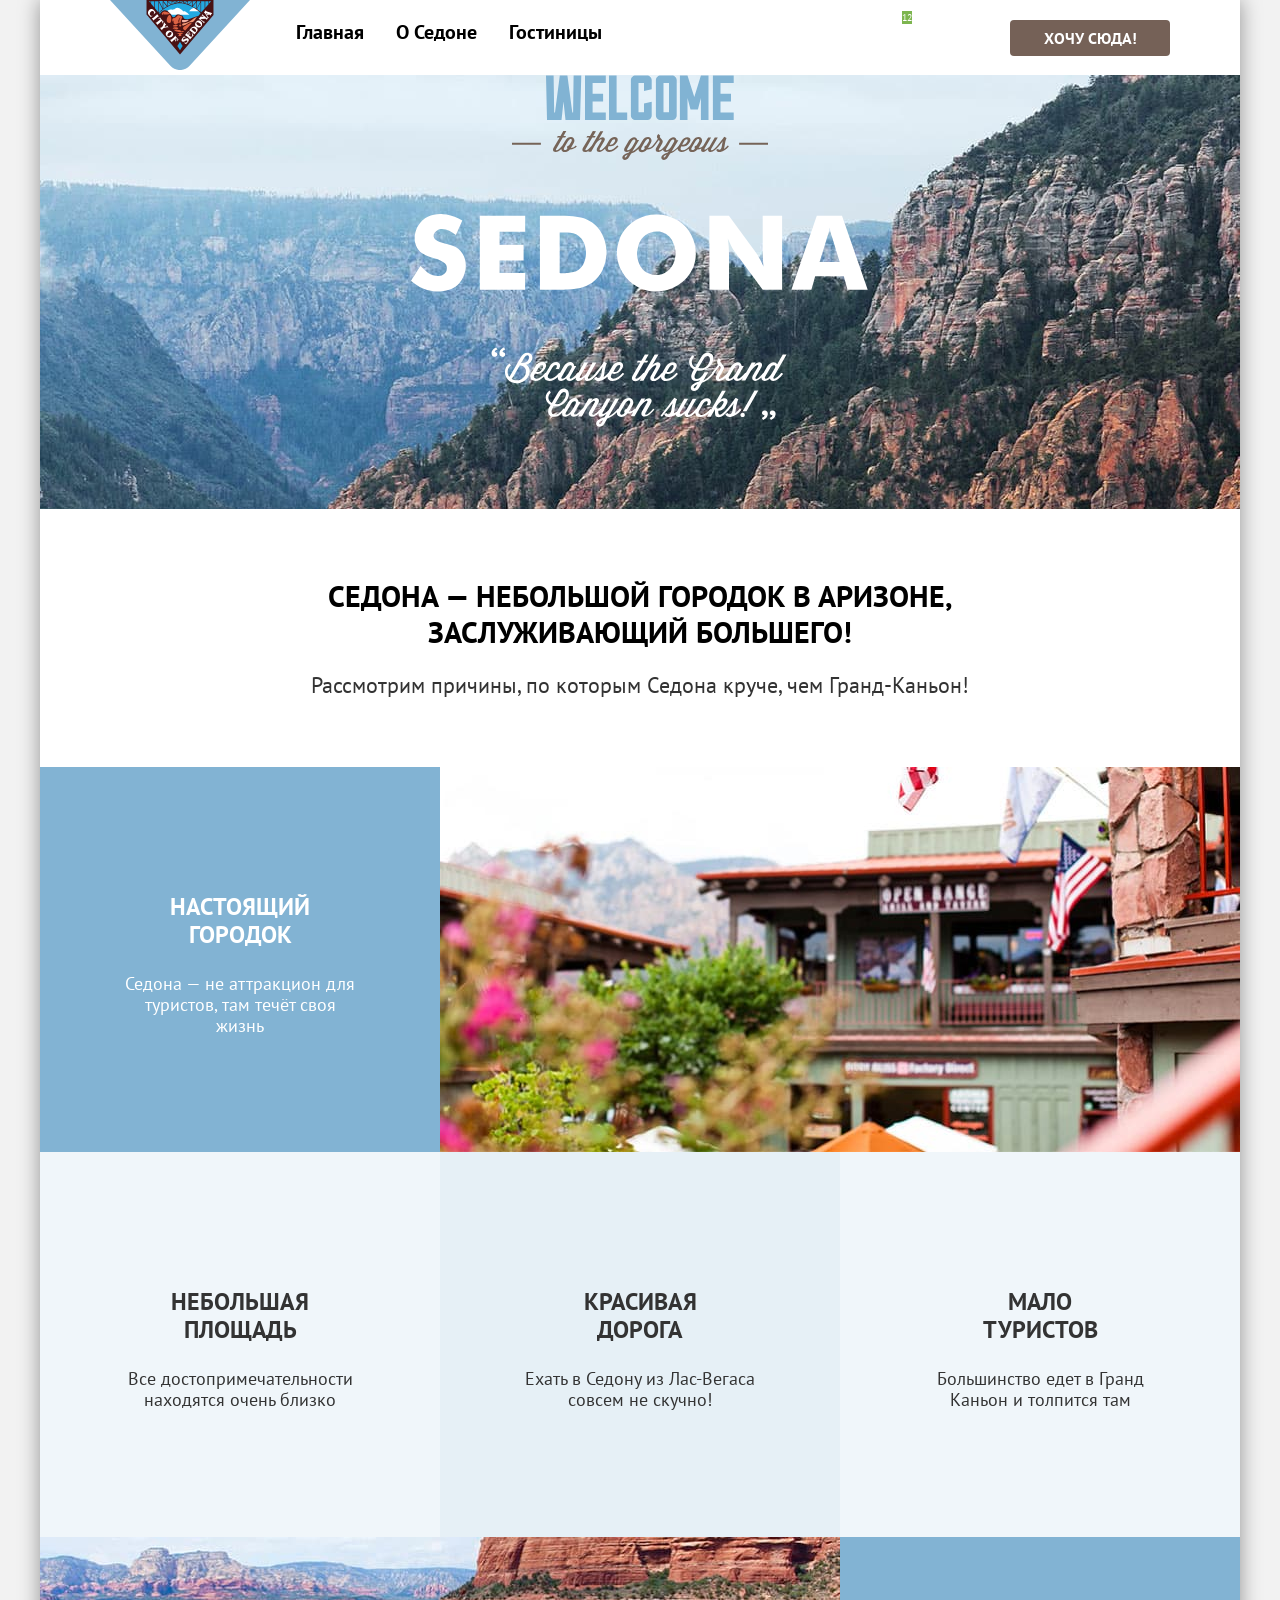
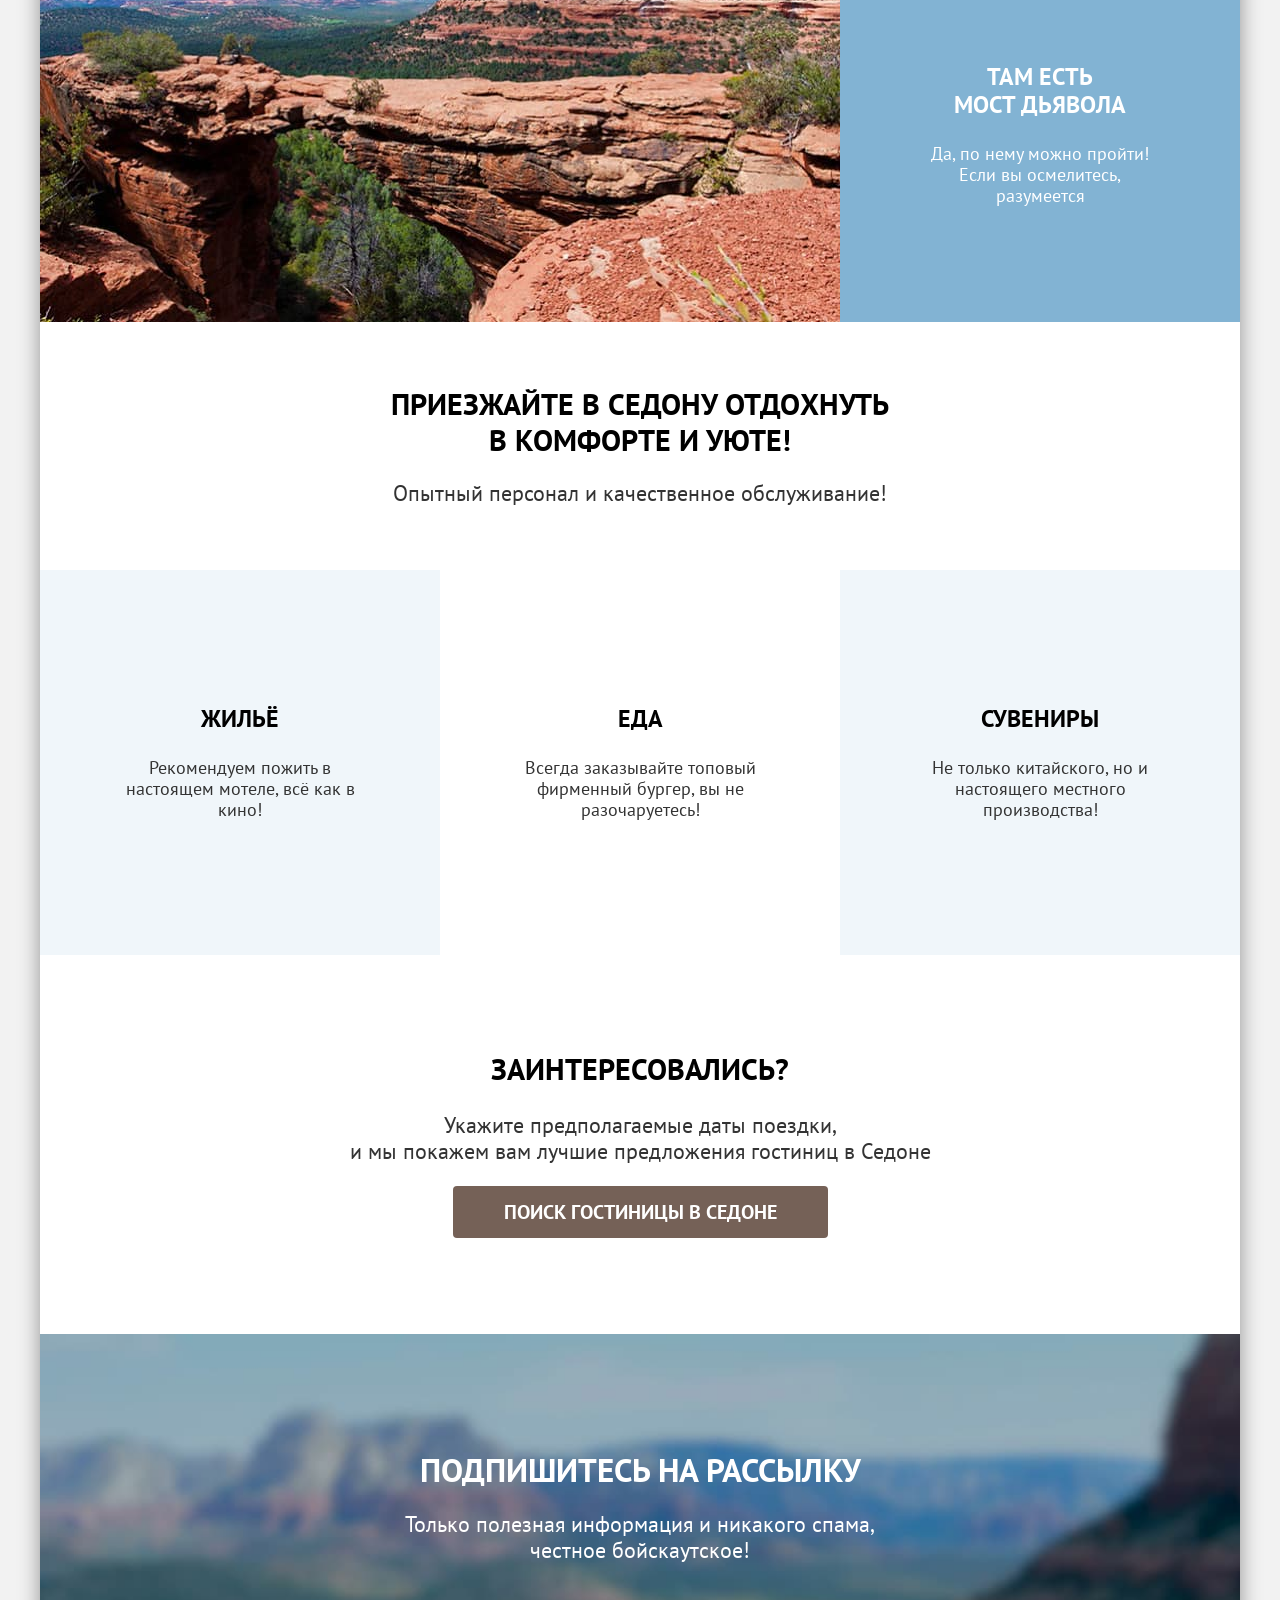
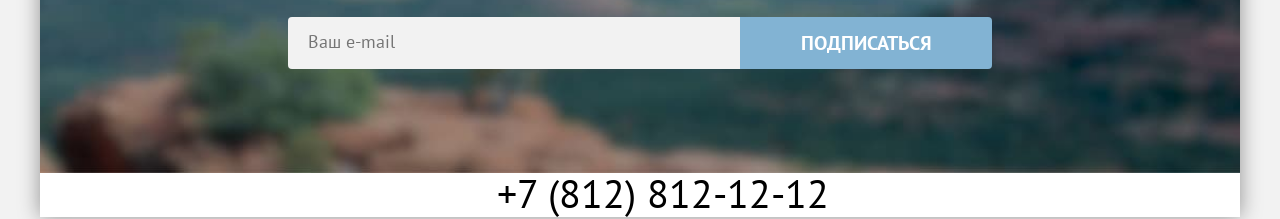
==== commit 52370639: "убрал div лишние, padding кнопок, дублирование размеров img, правки" ====
--- a/index.html
+++ b/index.html
@@ -158,31 +158,29 @@
         </section>
       </main>
       <footer class="main-footer">
-        <div class="footer-container">
-          <ul class="social-list">
-            <li class="social-item">
-              <a class="social-link" href="https://vk.com/htmlacademy" title="Vk">
-                <span class="visually-hidden">Группа Вконтакте</span>
-              </a>
-            </li>
-            <li class="social-item">
-              <a class="social-link" href="https://t.me/htmlacademy" title="Telegram">
-                <span class="visually-hidden">Канал в Telegram</span>
-              </a>
-            </li>
-            <li class="social-item">
-              <a class="social-link" href="https://www.youtube.com/user/htmlacademyru" title="YouTube">
-                <span class="visually-hidden">Ютуб канал</span>
-              </a>
-            </li>
-          </ul>
-          <a class="footer-contact-number" href="tel:+78128121212">
-            +7 (812) 812-12-12
-          </a>
-          <a class="footer-contact-logo" href="https://htmlacademy.ru/intensive/htmlcss">
-            <span class="visually-hidden">Логотип htmlacademy</span>
-          </a>
-        </div>
+        <ul class="social-list">
+          <li class="social-item">
+            <a class="social-link" href="https://vk.com/htmlacademy" title="Vk">
+              <span class="visually-hidden">Группа Вконтакте</span>
+            </a>
+          </li>
+          <li class="social-item">
+            <a class="social-link" href="https://t.me/htmlacademy" title="Telegram">
+              <span class="visually-hidden">Канал в Telegram</span>
+            </a>
+          </li>
+          <li class="social-item">
+            <a class="social-link" href="https://www.youtube.com/user/htmlacademyru" title="YouTube">
+              <span class="visually-hidden">Ютуб канал</span>
+            </a>
+          </li>
+        </ul>
+        <a class="footer-contact-number" href="tel:+78128121212">
+          +7 (812) 812-12-12
+        </a>
+        <a class="footer-contact-logo" href="https://htmlacademy.ru/intensive/htmlcss">
+          <span class="visually-hidden">Логотип htmlacademy</span>
+        </a>
       </footer>
     </div>
   </body>
--- a/styles/styles.css
+++ b/styles/styles.css
@@ -39,7 +39,6 @@
   margin: -1px;
   overflow: hidden;
   clip: rect(0, 0, 0, 0);
-  white-space: nowrap;
   border: 0;
 }
 
@@ -49,32 +48,78 @@
   min-height: 100%;
   width: 1200px;
   margin: 0 auto;
+  background-color: #ffffff;
   flex-grow: 1;
   box-shadow: 0 0 20px rgba(0, 0, 0, 0.4);
 }
 
 .navigation-header {
-  display: flex;
   padding-right: 70px;
   padding-left: 70px;
-  background-color: #ffffff;
+}
+
+.navigation-logo {
+  margin-right: 30px;
+}
+
+.navigation-logo img {
+  width: 140px;
+  height: 70px;
 }
 
 .header-navigation {
   display: flex;
+  width: 100%;
 }
 
 .header-navigation-list {
+  display: flex;
+  flex-wrap: wrap;
   list-style-type: none;
   margin: 0;
-  margin-left: 30px;
-  padding: 0;
-  width: 339px;
+  margin-right: auto;
+  padding: 0;
+  width: 500px;
+}
+
+.navigation-list-link {
+  display: block;
+  padding: 20px 16px;
+  font-weight: 700;
+  font-size: 20px;
+  line-height: 24px;
+  color: #000000;
+  text-decoration: none;
 }
 
 .navigation-user {
-  margin-left: 285px;
+  flex-wrap: wrap;
+  margin-right: 20px;
   width: 88px;
+}
+
+.favorite-number {
+  background-color: #7db54f;
+  font-size: 10px;
+  line-height: 10px;
+  color: #ffffff;
+}
+
+.desired-button {
+  display: flex;
+  justify-content: center;
+  align-items: center;
+  font-weight: 700;
+  font-size: 16px;
+  color: #ffffff;
+  background-color: #756157;
+  text-decoration: none;
+  text-transform: uppercase;
+  border-radius: 4px;
+  width: 160px;
+  min-height: 36px;
+  text-align: center;
+  align-self: center;
 }
 
 .container {
@@ -97,36 +142,17 @@
 
 .hero {
   display: flex;
-  margin: auto;
+  margin: 0 auto;
   background-color: #000000;
   background-image: url("../images/background/index-background.jpg");
   background-repeat: no-repeat;
   background-size: cover;
-}
-
-.favorite-number {
-  background-color: #7db54f;
-  font-size: 10px;
-  line-height: 10px;
-  color: #ffffff;
-}
-
-.desired-button {
-  display: flex;
-  justify-content: center;
-  align-items: center;
-  font-weight: 700;
-  font-size: 16px;
-  color: #ffffff;
-  background-color: #756157;
-  text-decoration: none;
-  text-transform: uppercase;
-  border-radius: 4px;
-  width: 160px;
-  height: 36px;
-  margin-left: auto;
-  text-align: center;
-  align-self: center;
+  padding-bottom: 82px;
+}
+
+.hero img {
+  width: 458px;
+  height: 352px;
 }
 
 .advantages-list {
@@ -141,18 +167,26 @@
   box-sizing: border-box;
   width: 400px;
   height: 385px;
-  padding: 85px 102px;
-  text-align: center;
+  padding: 112px 85px;
+  text-align: center;
+}
+
+.pictures .advantages-text {
+  padding: 102px 85px;
 }
 
 .pictures {
   display: flex;
 }
 
+.pictures img {
+  width: 800px;
+  height: 385px;
+}
+
 .advantages {
   margin: 0;
   padding: 0;
-  background-color: #ffffff;
 }
 
 .advantages-header {
@@ -162,24 +196,14 @@
   color: #000000;
   text-transform: uppercase;
   text-align: center;
-  margin-top: 69px;
+  margin: 0 auto;
+  padding-top: 69px;
+  max-width: 630px;
 }
 
 .advantages-description {
   text-align: center;
   margin-bottom: 69px;
-}
-
-.social-list {
-  list-style-type: none;
-}
-
-.navigation-list-link {
-  font-weight: 700;
-  font-size: 20px;
-  line-height: 24px;
-  color: #000000;
-  text-decoration: none;
 }
 
 .advantages-welcome {
@@ -313,6 +337,7 @@
   margin-bottom: 96px;
   border-radius: 4px;
   border: 0;
+  padding: 0;
 }
 
 .subscribe-form {
@@ -329,6 +354,12 @@
   border-top-left-radius: 4px;
   border-bottom-left-radius: 4px;
   box-sizing: border-box;
+  padding-left: 20px;
+}
+
+.subscribe-form input::placeholder {
+  font-size: 18px;
+  line-height: 24px;
 }
 
 .subscribe-button {
@@ -342,17 +373,25 @@
   width: 252px;
   height: 52px;
   margin: 0;
+  padding: 0;
   border: 0;
   border-top-right-radius: 4px;
   border-bottom-right-radius: 4px;
   box-sizing: border-box;
 }
 
-.footer-container {
-  display: flex;
-  width: 1060px;
-  margin: 0 auto;
-  justify-content: space-between;
+.main-footer {
+  display: flex;
+}
+
+.social-list {
+  list-style-type: none;
+}
+
+.main-footer {
+  display: flex;
+  padding-right: 70px;
+  padding-left: 70px;
 }
 
 .social-item {
@@ -367,7 +406,7 @@
   color: #000000;
   text-align: center;
   text-decoration: none;
-  margin: auto;
+  margin: 0 auto;
 }
 
 .footer-contact-logo {
@@ -375,67 +414,29 @@
   margin: auto;
 }
 
+.catalog-filter-bloc {
+  background-color: #000000;
+  color: #ffffff;
+  background-image: url("../images/background/filter-background.jpg");
+  background-size: cover;
+  padding-bottom: 73px;
+}
+
+.catalog-filter-bloc h1 {
+  font-weight: 700;
+  font-size: 60px;
+  line-height: 78px;
+  margin: 0;
+  margin-bottom: 8px;
+  padding: 0;
+}
+
 .breadcrumbs-list {
   list-style-type: none;
-}
-
-.catalog-filter-list {
-  list-style-type: none;
-}
-
-.hotels-catalog-list {
-  list-style-type: none;
-}
-
-.pagination-list {
-  list-style-type: none;
-}
-
-.catalog-filter-bloc {
-  background-color: #000000;
-  color: #ffffff;
-  background-image: url("../images/background/filter-background.jpg");
-  background-size: cover;
-}
-
-.breadcrumbs-list {
-  margin: 0;
-  padding: 0;
-  display: flex;
-}
-
-.catalog-filter {
-  display: flex;
-  align-items: flex-start;
-}
-
-.catalog-filter-group:nth-child(1) {
-  width: 150px;
-  margin-right: 70px;
-}
-
-.catalog-filter-group:nth-child(2) {
-  width: 150px;
-  margin-right: auto;
-}
-
-.catalog-filter-group:nth-child(3) {
-  width: 288px;
-  margin-right: 70px;
-}
-
-.catalog-button-container {
-  display: flex;
-  flex-direction: column;
-  margin-top: 56px;
-}
-
-.catalog-filter-bloc h1 {
-  font-weight: 700;
-  font-size: 60px;
-  line-height: 78px;
-  margin: 0;
-  padding: 0;
+  margin: 0;
+  margin-bottom: 40px;
+  padding: 0;
+  display: flex;
 }
 
 .breadcrumbs-link {
@@ -445,6 +446,54 @@
   line-height: 21px;
 }
 
+.catalog-filter-bloc {
+  padding-left: 70px;
+  padding-right: 70px;
+}
+
+.catalog-filter {
+  display: flex;
+  gap: 70px;
+}
+
+.catalog-filter-group {
+  border: none;
+  margin: 0;
+  padding: 0;
+}
+
+.inputs-price-container {
+  display: flex;
+  width: 143px;
+  height: 48px;
+  margin-top: 32px;
+  margin-bottom: 36px;
+}
+
+.inputs-price-container input {
+  border: none;
+  border-radius: 4px;
+}
+
+.catalog-filter-group:nth-child(1) {
+  width: 150px;
+}
+
+.catalog-filter-group:nth-child(2) {
+  width: 150px;
+  margin-right: auto;
+}
+
+.catalog-filter-group:nth-child(3) {
+  width: 288px;
+}
+
+.catalog-button-container {
+  display: flex;
+  flex-direction: column;
+  margin-top: 56px;
+}
+
 .catalog-filter-title {
   font-weight: 700;
   font-size: 20px;
@@ -452,8 +501,15 @@
 }
 
 .catalog-filter-list {
+  padding: 0;
+}
+
+.catalog-filter-item {
+  list-style-type: none;
   font-size: 18px;
   line-height: 23px;
+  padding: 0;
+  margin-bottom: 15px;
 }
 
 .field-price {
@@ -469,9 +525,14 @@
   font-weight: 700;
   font-size: 16px;
   line-height: 20px;
+  width: 192px;
+  height: 36px;
+  border: 0;
+  border-radius: 4px;
   color: inherit;
   background-color: #82b3d3;
   text-transform: uppercase;
+  padding: 0;
 }
 
 .button-reset {
@@ -482,16 +543,30 @@
   color: inherit;
   background-color: transparent;
   text-transform: uppercase;
+  border: 0;
+  padding: 0;
+}
+
+.hotels-catalog {
+  padding-left: 70px;
+  padding-right: 70px;
+}
+
+.sorting-container {
+  display: flex;
+  align-items: center;
+  margin-top: 50px;
+  margin-bottom: 40px;
 }
 
 .hotels-catalog h2 {
+  flex-wrap: wrap;
   font-weight: 700;
   font-size: 30px;
   line-height: 36px;
   text-transform: uppercase;
   width: 338px;
-  margin-top: 56px;
-  margin-bottom: 46px;
+  margin-right: auto;
 }
 
 .select-control {
@@ -502,19 +577,20 @@
   line-height: 21px;
   color: #333333;
   background-color: transparent;
-  margin: 56px 70px 48px 200px;
-}
-
-.sorting-container {
-  display: flex;
+  border: 2px solid #e5e5e5;
+  border-radius: 4px;
+  padding-left: 20px;
+  margin-right: 70px;
 }
 
 .card-view-container {
   display: flex;
-  margin-top: 56px;
-  margin-bottom: 46px;
-  width: 48px;
-  justify-content: space-between;
+  gap: 8px;
+}
+
+.card-view-container .button {
+  min-width: 48px;
+  min-height: 48px;
 }
 
 .hotels-catalog-list {
@@ -522,21 +598,26 @@
   flex-wrap: wrap;
   margin: 0;
   padding: 0;
+  gap: 20px;
 }
 
 .hotels-catalog-item {
   display: flex;
+  flex-direction: column;
   width: 340px;
   min-height: 438px;
   padding: 20px;
   box-sizing: border-box;
+  list-style-type: none;
   border: 1px solid #e6e6e6;
-  flex-direction: column;
-}
-
-.product-card-link {
+  border-radius: 4px;
+  row-gap: 16px;
+}
+
+.product-card-img {
   display: block;
-  margin-bottom: 16px;
+  width: 300px;
+  height: 212px;
 }
 
 .hotel-name {
@@ -545,15 +626,18 @@
   line-height: 28px;
   color: #000000;
   margin: 0;
-  margin-bottom: 16px;
 }
 
 .hotel-title {
   font-size: 18px;
   line-height: 21px;
+  margin: 0;
+  padding: 0;
 }
 
 .hotel-price {
+  margin: 0;
+  padding: 0;
   font-size: 18px;
   line-height: 21px;
 }
@@ -565,10 +649,17 @@
   color: #ffffff;
   text-transform: uppercase;
   width: 140px;
-  text-align: center;
+  height: 36px;
+  text-align: center;
+  border: 0;
+  border-radius: 4px;
+  padding: 0;
 }
 
 .button-info {
+  display: flex;
+  justify-content: center;
+  align-items: center;
   background-color: #756157;
   text-decoration: none;
 }
@@ -584,26 +675,29 @@
 }
 
 .hotel-rating {
+  display: flex;
+  justify-content: center;
+  align-items: center;
   font-size: 16px;
   line-height: 20px;
   background-color: #f2f2f2;
   text-transform: uppercase;
   width: 140px;
-  text-align: center;
+  height: 37px;
+  text-align: center;
+  border-radius: 4px;
 }
 
 .hotel-info-container {
   display: flex;
   justify-content: space-between;
   align-items: center;
-  margin-bottom: 16px;
 }
 
 .hotel-buttons-container {
   display: flex;
   justify-content: space-between;
   align-items: center;
-  margin-bottom: 16px;
 }
 
 .hotel-rating-container {
@@ -615,6 +709,9 @@
 
 .pagination-list {
   display: flex;
+  flex-wrap: wrap;
+  gap: 8px;
+  list-style-type: none;
 }
 
 .pagination-link {
@@ -624,11 +721,25 @@
   line-height: 36px;
   color: #ffffff;
   background-color: #82b3d3;
-  width: 60px;
+  min-width: 60px;
   height: 60px;
   text-decoration: none;
   justify-content: center;
   align-items: center;
+  border-radius: 4px;
+}
+
+.pagination-dots {
+  display: flex;
+  font-weight: 400;
+  font-size: 22px;
+  line-height: 26px;
+  background-color: transparent;
+  min-width: 60px;
+  height: 60px;
+  justify-content: center;
+  align-self: center;
+  border-radius: 4px;
 }
 
 .pagination-current {
@@ -646,8 +757,12 @@
 .subscribe-catalog {
   color: #000000;
   background-image: none;
+  text-align: center;
   background-color: #ffffff;
-  text-align: center;
+}
+
+.subscribe-form input {
+  background-color: #f2f2f2;
 }
 
 .subscribe-catalog h2 {
